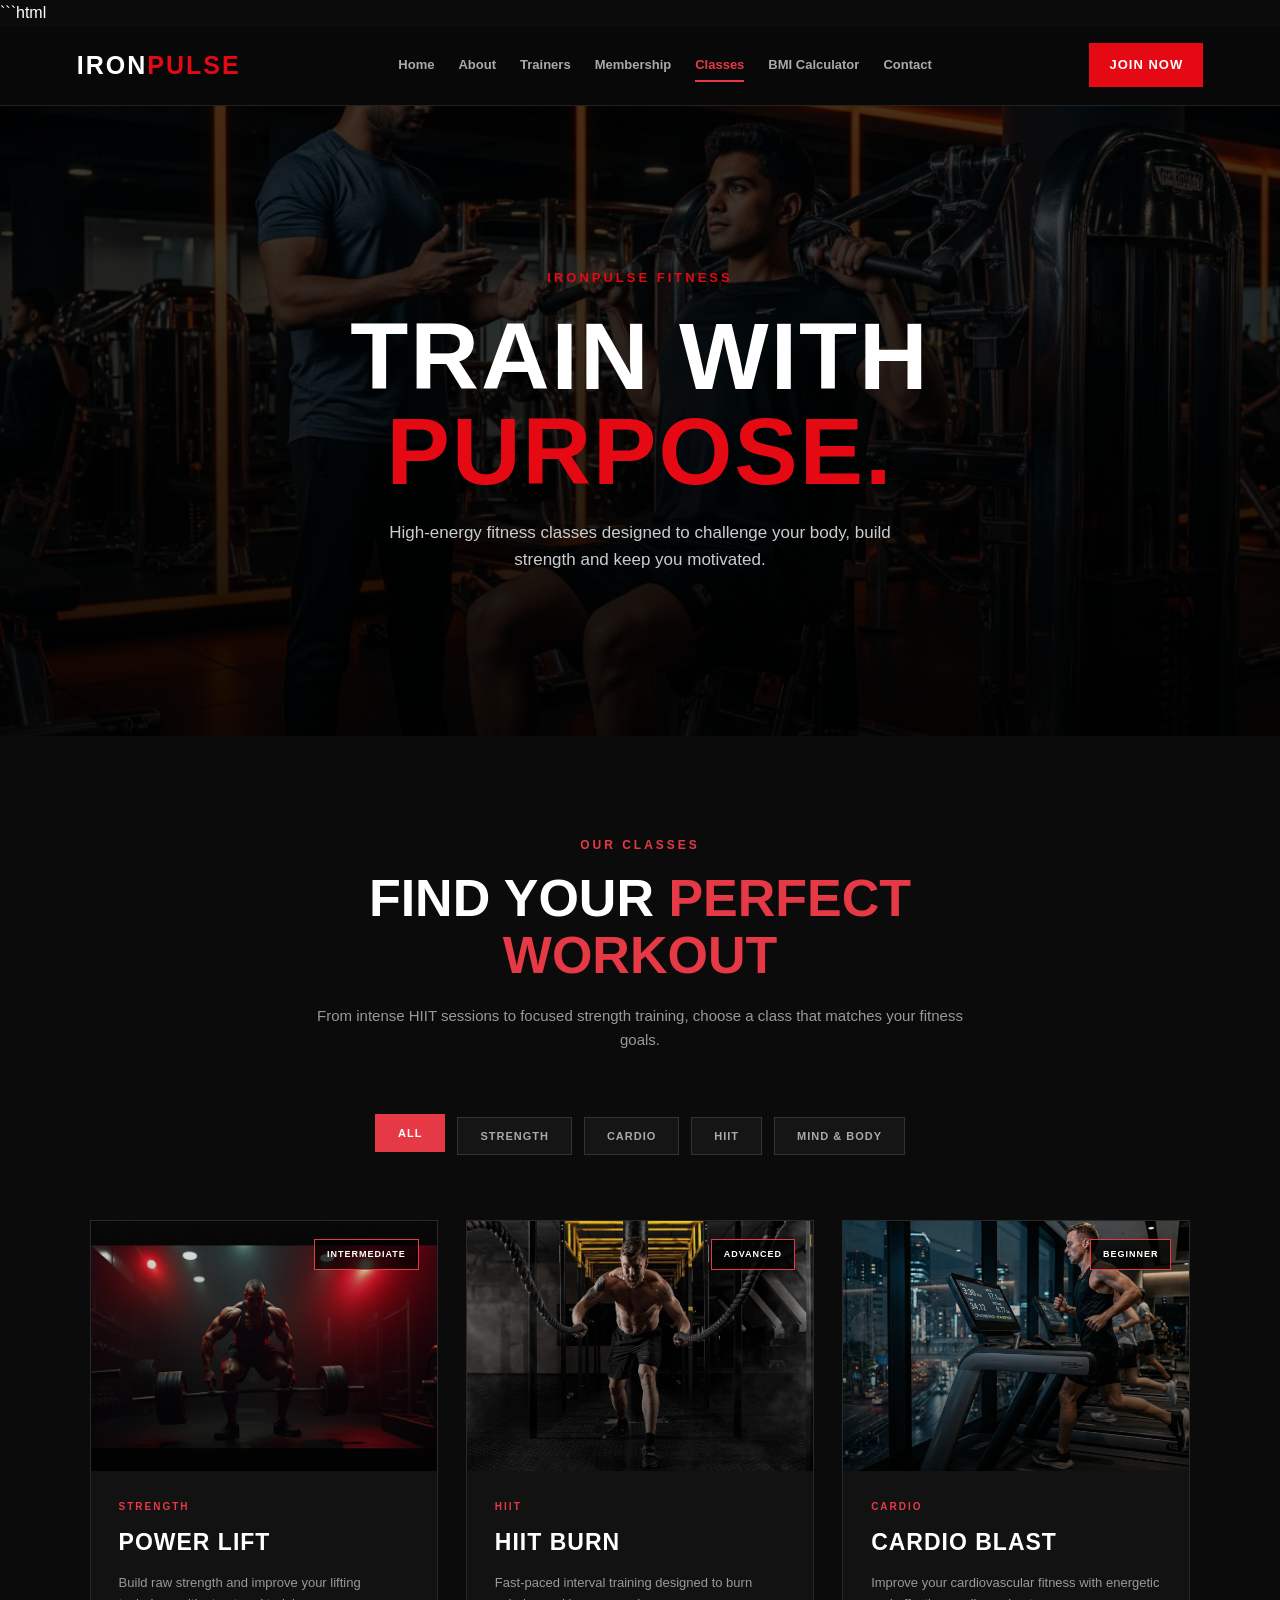
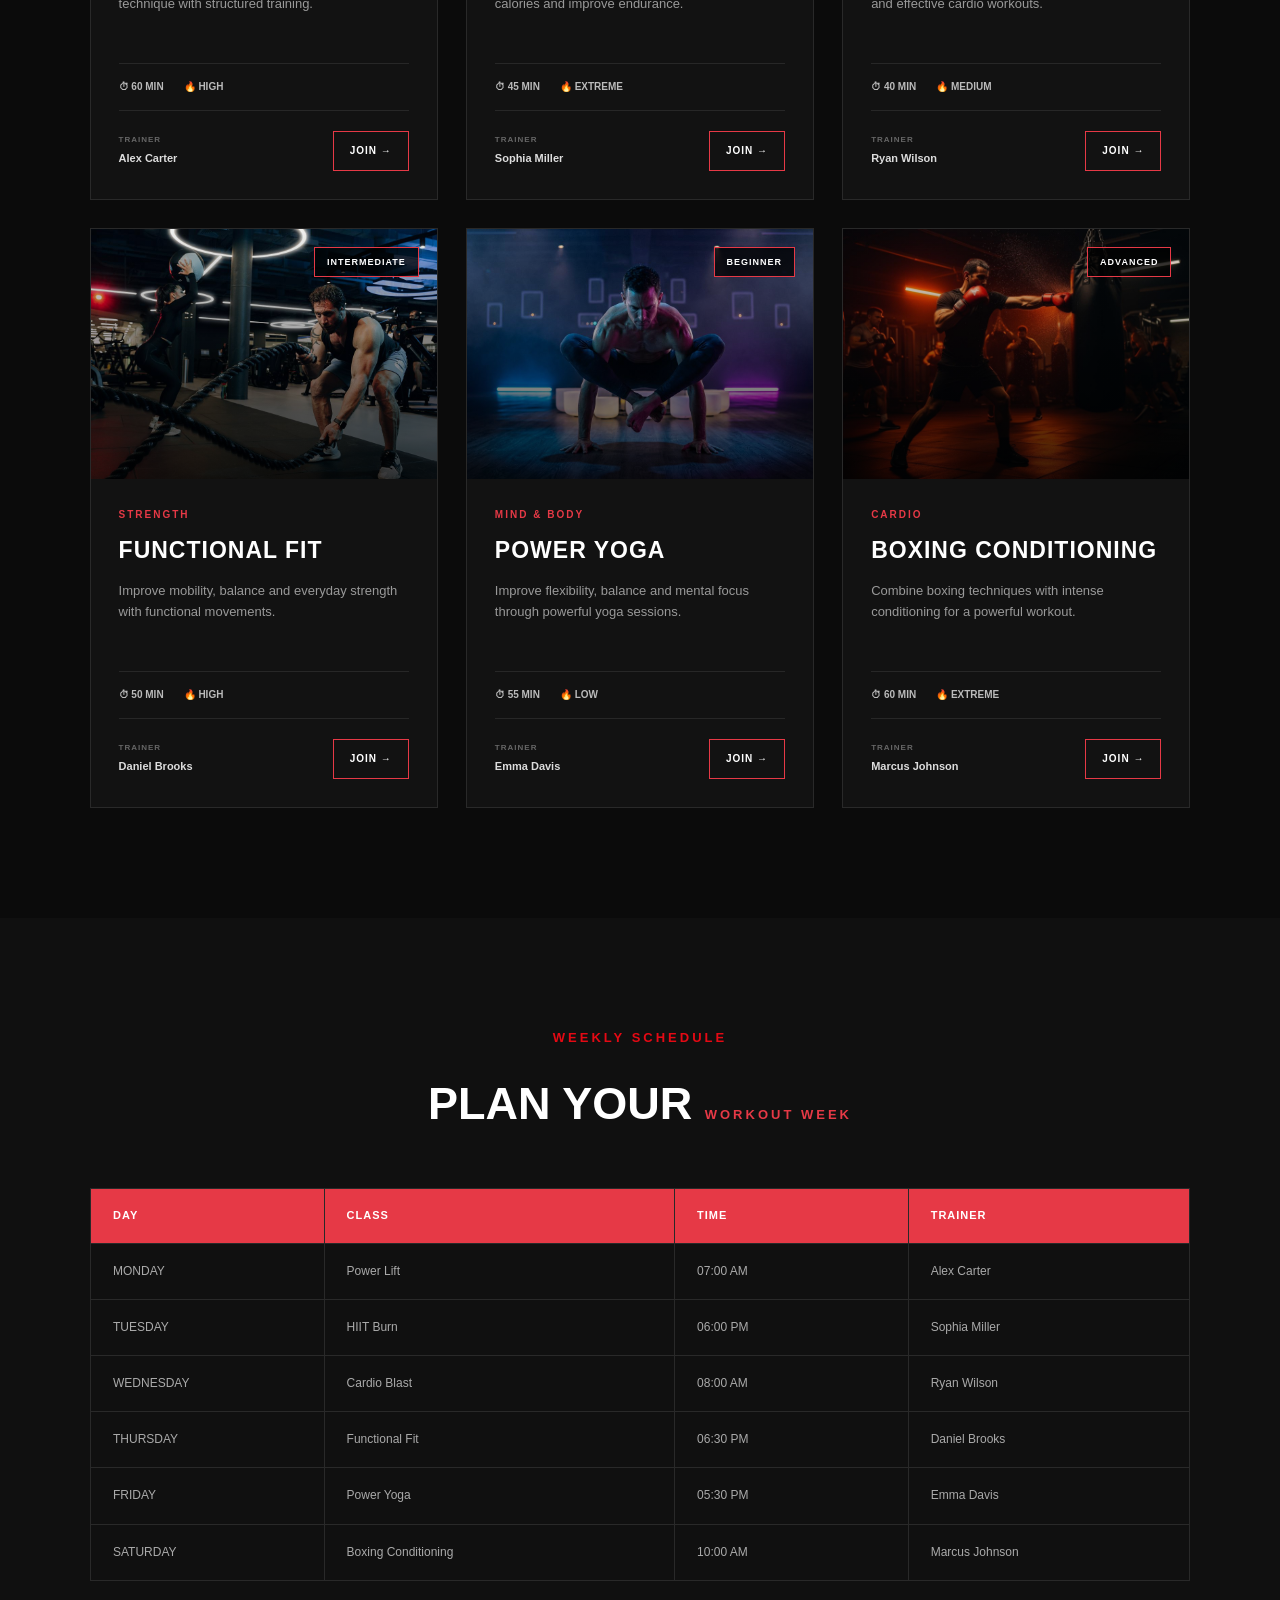
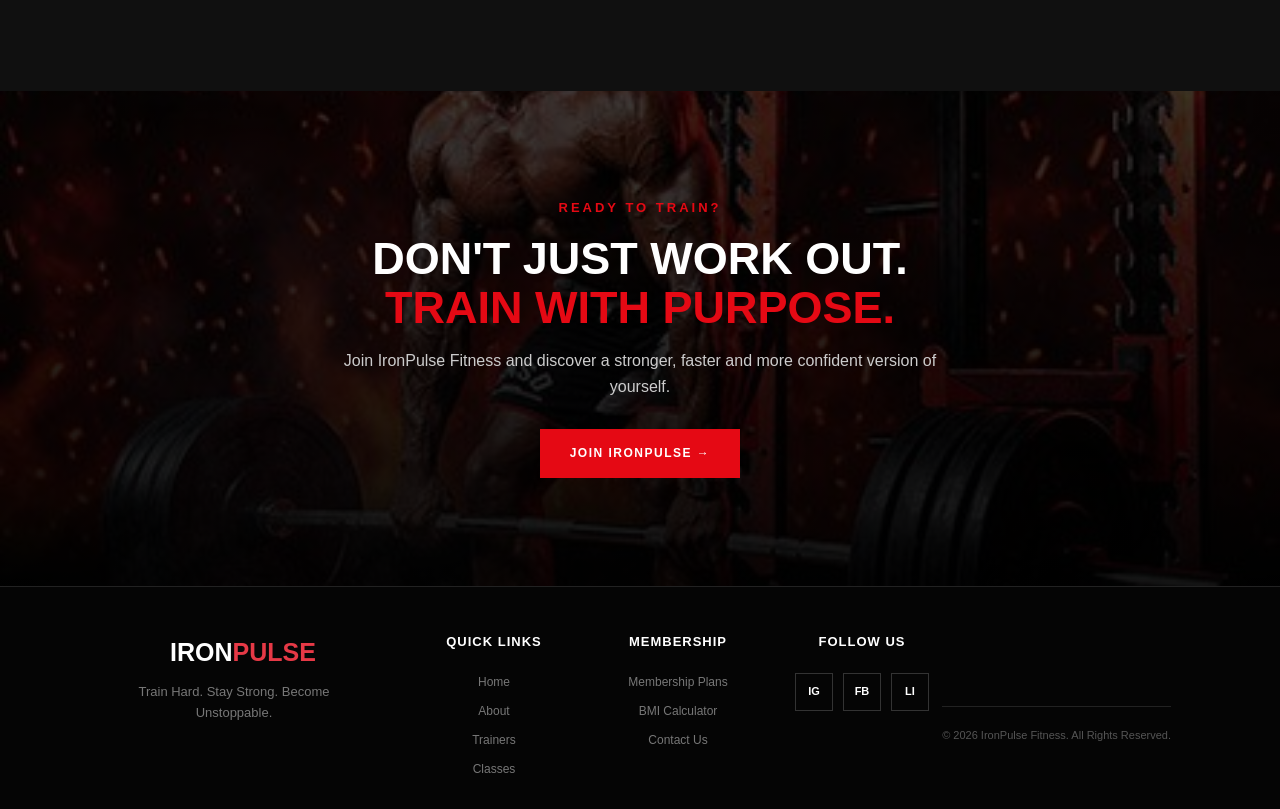
==== classes.html @ e8e0c73b "update" ====
```html
<!DOCTYPE html>
<html lang="en">
<head>
    <meta charset="UTF-8">
    <meta name="viewport" content="width=device-width, initial-scale=1.0">

    <title>Classes | IronPulse Fitness</title>

    <link rel="stylesheet" href="style.css">

    <link
        href="https://fonts.googleapis.com/css2?family=Montserrat:wght@400;500;600;700;800&display=swap"
        rel="stylesheet"
    >
</head>

<body>

    <!-- ================= NAVBAR ================= -->

    <header class="navbar">

        <div class="logo">
            IRON<span>PULSE</span>
        </div>

        <nav>
            <a href="index.html">Home</a>
            <a href="about.html">About</a>
            <a href="trainers.html">Trainers</a>
            <a href="membership.html">Membership</a>
            <a href="classes.html" class="active">Classes</a>
            <a href="bmi.html">BMI Calculator</a>
            <a href="contact.html">Contact</a>
        </nav>

        <a href="membership.html" class="join-btn">
            JOIN NOW
        </a>

    </header>


    <!-- ================= HERO ================= -->

    <section class="classes-hero">

        <div class="hero-content">

            <span>IRONPULSE FITNESS</span>

            <h1>
                TRAIN WITH
                <strong>PURPOSE.</strong>
            </h1>

            <p>
                High-energy fitness classes designed to challenge
                your body, build strength and keep you motivated.
            </p>

        </div>

    </section>


    <!-- ================= INTRO ================= -->

    <section class="classes-intro">

        <span class="section-tag">
            OUR CLASSES
        </span>

        <h2>
            FIND YOUR
            <span>PERFECT WORKOUT</span>
        </h2>

        <p>
            From intense HIIT sessions to focused strength training,
            choose a class that matches your fitness goals.
        </p>

    </section>


    <!-- ================= CLASS FILTER ================= -->

    <section class="class-filter">

        <button class="filter-btn active" onclick="filterClasses('all')">
            ALL
        </button>

        <button class="filter-btn" onclick="filterClasses('strength')">
            STRENGTH
        </button>

        <button class="filter-btn" onclick="filterClasses('cardio')">
            CARDIO
        </button>

        <button class="filter-btn" onclick="filterClasses('hiit')">
            HIIT
        </button>

        <button class="filter-btn" onclick="filterClasses('mind')">
            MIND & BODY
        </button>

    </section>


    <!-- ================= CLASSES ================= -->

    <section class="classes-section">

        <div class="class-grid">


            <!-- CLASS 1 -->

            <div class="class-card" data-category="strength">

                <div class="class-image strength-class">

                    <span class="level">
                        INTERMEDIATE
                    </span>

                </div>

                <div class="class-content">

                    <span class="class-category">
                        STRENGTH
                    </span>

                    <h3>POWER LIFT</h3>

                    <p>
                        Build raw strength and improve your
                        lifting technique with structured training.
                    </p>

                    <div class="class-info">

                        <span>⏱ 60 MIN</span>
                        <span>🔥 HIGH</span>

                    </div>

                    <div class="class-footer">

                        <div>
                            <small>TRAINER</small>
                            <strong>Alex Carter</strong>
                        </div>

                        <a href="contact.html">
                            JOIN →
                        </a>

                    </div>

                </div>

            </div>


            <!-- CLASS 2 -->

            <div class="class-card" data-category="hiit">

                <div class="class-image hiit-class">

                    <span class="level">
                        ADVANCED
                    </span>

                </div>

                <div class="class-content">

                    <span class="class-category">
                        HIIT
                    </span>

                    <h3>HIIT BURN</h3>

                    <p>
                        Fast-paced interval training designed
                        to burn calories and improve endurance.
                    </p>

                    <div class="class-info">

                        <span>⏱ 45 MIN</span>
                        <span>🔥 EXTREME</span>

                    </div>

                    <div class="class-footer">

                        <div>
                            <small>TRAINER</small>
                            <strong>Sophia Miller</strong>
                        </div>

                        <a href="contact.html">
                            JOIN →
                        </a>

                    </div>

                </div>

            </div>


            <!-- CLASS 3 -->

            <div class="class-card" data-category="cardio">

                <div class="class-image cardio-class">

                    <span class="level">
                        BEGINNER
                    </span>

                </div>

                <div class="class-content">

                    <span class="class-category">
                        CARDIO
                    </span>

                    <h3>CARDIO BLAST</h3>

                    <p>
                        Improve your cardiovascular fitness with
                        energetic and effective cardio workouts.
                    </p>

                    <div class="class-info">

                        <span>⏱ 40 MIN</span>
                        <span>🔥 MEDIUM</span>

                    </div>

                    <div class="class-footer">

                        <div>
                            <small>TRAINER</small>
                            <strong>Ryan Wilson</strong>
                        </div>

                        <a href="contact.html">
                            JOIN →
                        </a>

                    </div>

                </div>

            </div>


            <!-- CLASS 4 -->

            <div class="class-card" data-category="strength">

                <div class="class-image functional-class">

                    <span class="level">
                        INTERMEDIATE
                    </span>

                </div>

                <div class="class-content">

                    <span class="class-category">
                        STRENGTH
                    </span>

                    <h3>FUNCTIONAL FIT</h3>

                    <p>
                        Improve mobility, balance and everyday
                        strength with functional movements.
                    </p>

                    <div class="class-info">

                        <span>⏱ 50 MIN</span>
                        <span>🔥 HIGH</span>

                    </div>

                    <div class="class-footer">

                        <div>
                            <small>TRAINER</small>
                            <strong>Daniel Brooks</strong>
                        </div>

                        <a href="contact.html">
                            JOIN →
                        </a>

                    </div>

                </div>

            </div>


            <!-- CLASS 5 -->

            <div class="class-card" data-category="mind">

                <div class="class-image yoga-class">

                    <span class="level">
                        BEGINNER
                    </span>

                </div>

                <div class="class-content">

                    <span class="class-category">
                        MIND & BODY
                    </span>

                    <h3>POWER YOGA</h3>

                    <p>
                        Improve flexibility, balance and mental
                        focus through powerful yoga sessions.
                    </p>

                    <div class="class-info">

                        <span>⏱ 55 MIN</span>
                        <span>🔥 LOW</span>

                    </div>

                    <div class="class-footer">

                        <div>
                            <small>TRAINER</small>
                            <strong>Emma Davis</strong>
                        </div>

                        <a href="contact.html">
                            JOIN →
                        </a>

                    </div>

                </div>

            </div>


            <!-- CLASS 6 -->

            <div class="class-card" data-category="cardio">

                <div class="class-image boxing-class">

                    <span class="level">
                        ADVANCED
                    </span>

                </div>

                <div class="class-content">

                    <span class="class-category">
                        CARDIO
                    </span>

                    <h3>BOXING CONDITIONING</h3>

                    <p>
                        Combine boxing techniques with intense
                        conditioning for a powerful workout.
                    </p>

                    <div class="class-info">

                        <span>⏱ 60 MIN</span>
                        <span>🔥 EXTREME</span>

                    </div>

                    <div class="class-footer">

                        <div>
                            <small>TRAINER</small>
                            <strong>Marcus Johnson</strong>
                        </div>

                        <a href="contact.html">
                            JOIN →
                        </a>

                    </div>

                </div>

            </div>

        </div>

    </section>


    <!-- ================= SCHEDULE ================= -->

    <section class="schedule">

        <div class="section-heading">

            <span class="section-tag">
                WEEKLY SCHEDULE
            </span>

            <h2>
                PLAN YOUR
                <span>WORKOUT WEEK</span>
            </h2>

        </div>


        <div class="schedule-table">

            <div class="schedule-row schedule-header">
                <div>DAY</div>
                <div>CLASS</div>
                <div>TIME</div>
                <div>TRAINER</div>
            </div>

            <div class="schedule-row">
                <div>MONDAY</div>
                <div>Power Lift</div>
                <div>07:00 AM</div>
                <div>Alex Carter</div>
            </div>

            <div class="schedule-row">
                <div>TUESDAY</div>
                <div>HIIT Burn</div>
                <div>06:00 PM</div>
                <div>Sophia Miller</div>
            </div>

            <div class="schedule-row">
                <div>WEDNESDAY</div>
                <div>Cardio Blast</div>
                <div>08:00 AM</div>
                <div>Ryan Wilson</div>
            </div>

            <div class="schedule-row">
                <div>THURSDAY</div>
                <div>Functional Fit</div>
                <div>06:30 PM</div>
                <div>Daniel Brooks</div>
            </div>

            <div class="schedule-row">
                <div>FRIDAY</div>
                <div>Power Yoga</div>
                <div>05:30 PM</div>
                <div>Emma Davis</div>
            </div>

            <div class="schedule-row">
                <div>SATURDAY</div>
                <div>Boxing Conditioning</div>
                <div>10:00 AM</div>
                <div>Marcus Johnson</div>
            </div>

        </div>

    </section>


    <!-- ================= CTA ================= -->

    <section class="classes-cta">

        <div class="cta-content">

            <span>READY TO TRAIN?</span>

            <h2>
                DON'T JUST WORK OUT.
                <strong>TRAIN WITH PURPOSE.</strong>
            </h2>

            <p>
                Join IronPulse Fitness and discover a stronger,
                faster and more confident version of yourself.
            </p>

            <a href="membership.html" class="cta-btn">
                JOIN IRONPULSE →
            </a>

        </div>

    </section>


    <!-- ================= FOOTER ================= -->

    <footer>

        <div class="footer-content">

            <div class="footer-brand">

                <h2>
                    IRON<span>PULSE</span>
                </h2>

                <p>
                    Train Hard. Stay Strong.
                    Become Unstoppable.
                </p>

            </div>


            <div class="footer-links">

                <h3>QUICK LINKS</h3>

                <a href="index.html">Home</a>
                <a href="about.html">About</a>
                <a href="trainers.html">Trainers</a>
                <a href="classes.html">Classes</a>

            </div>


            <div class="footer-links">

                <h3>MEMBERSHIP</h3>

                <a href="membership.html">Membership Plans</a>
                <a href="bmi.html">BMI Calculator</a>
                <a href="contact.html">Contact Us</a>

            </div>


            <div class="footer-social">

                <h3>FOLLOW US</h3>

                <div class="social-icons">

                    <a href="#">IG</a>
                    <a href="#">FB</a>
                    <a href="#">LI</a>

                </div>

            </div>

        </div>


        <div class="footer-bottom">

            <p>
                © 2026 IronPulse Fitness. All Rights Reserved.
            </p>

        </div>

    </footer>


    <!-- ================= JAVASCRIPT ================= -->

   <script src="app.js"></script>


</body>
</html>
---- style.css ----
/* ================= GENERAL ================= */

* {
    margin: 0;
    padding: 0;
    box-sizing: border-box;
}

html {
    scroll-behavior: smooth;
}

body {
    font-family: "Montserrat", sans-serif;
    background: #0b0b0b;
    color: #ffffff;
}

a {
    text-decoration: none;
    color: inherit;
}


/* ================= NAVBAR ================= */

.navbar {
    width: 100%;
    min-height: 80px;
    padding: 0 6%;
    display: flex;
    align-items: center;
    justify-content: space-between;

    background: #0b0b0b;
    border-bottom: 1px solid #242424;

    position: sticky;
    top: 0;
    z-index: 1000;
}

.logo {
    font-size: 25px;
    font-weight: 900;
    letter-spacing: 1px;
}

.logo span,
.footer-logo span {
    color: #e63946;
}

.navbar nav {
    display: flex;
    gap: 25px;
}

.navbar nav a {
    color: #bbbbbb;
    font-size: 12px;
    font-weight: 600;

    transition: 0.3s ease;
}

.navbar nav a:hover,
.navbar nav a.active {
    color: #e63946;
}

.nav-btn {
    padding: 13px 22px;

    background: #e63946;
    color: white;

    font-size: 12px;
    font-weight: 700;

    transition: 0.3s ease;
}

.nav-btn:hover {
    background: white;
    color: #e63946;
    transform: translateY(-3px);
}


/* ================= HERO ================= */

.hero {
    min-height: 720px;
    padding: 100px 8%;

    display: flex;
    align-items: center;
    position: relative;

    background:
        linear-gradient(
            90deg,
            rgba(0, 0, 0, 0.95) 20%,
            rgba(0, 0, 0, 0.55) 60%,
            rgba(0, 0, 0, 0.85)
        ),
        url("./images/hero.jpg");

    background-size: cover;
    background-position: center;
}

.hero-content {
    max-width: 750px;
}

.small-title {
    color: #e63946;
    font-size: 13px;
    font-weight: 800;
    letter-spacing: 3px;
    margin-bottom: 20px;
}

.hero h1 {
    font-size: clamp(55px, 8vw, 105px);
    line-height: 0.95;
    font-weight: 900;
    letter-spacing: -4px;
}

.hero h1 span {
    color: #e63946;
}

.hero-text {
    max-width: 600px;
    color: #c8c8c8;
    line-height: 1.8;
    margin: 30px 0;
    font-size: 15px;
}

.hero-buttons {
    display: flex;
    gap: 15px;
    flex-wrap: wrap;
}


/* ================= BUTTONS ================= */

.primary-btn,
.secondary-btn {
    display: inline-block;
    padding: 16px 28px;

    font-size: 12px;
    font-weight: 800;

    transition: 0.3s ease;
}

.primary-btn {
    background: #e63946;
    color: white;
}

.primary-btn:hover {
    background: white;
    color: #e63946;
    transform: translateY(-4px);
    box-shadow: 0 10px 30px rgba(230, 57, 70, 0.3);
}

.secondary-btn {
    border: 1px solid #777;
    color: white;
}

.secondary-btn:hover {
    background: #e63946;
    border-color: #e63946;
    transform: translateY(-4px);
}


/* ================= HERO BADGE ================= */

.hero-badge {
    position: absolute;
    right: 8%;
    bottom: 70px;

    width: 145px;
    height: 145px;

    border: 1px solid #e63946;
    border-radius: 50%;

    display: flex;
    flex-direction: column;
    align-items: center;
    justify-content: center;

    background: rgba(0, 0, 0, 0.65);
}

.hero-badge strong {
    color: #e63946;
    font-size: 35px;
}

.hero-badge span {
    font-size: 9px;
    text-align: center;
    line-height: 1.5;
    color: #ccc;
}


/* ================= STATS ================= */

.stats {
    display: grid;
    grid-template-columns: repeat(4, 1fr);

    border-bottom: 1px solid #252525;
    border-top: 1px solid #252525;
}

.stat-box {
    padding: 45px 20px;
    text-align: center;

    border-right: 1px solid #252525;

    transition: 0.3s ease;
}

.stat-box:last-child {
    border-right: none;
}

.stat-box:hover {
    background: #e63946;
}

.stat-box:hover h2,
.stat-box:hover p {
    color: white;
}

.stat-box h2 {
    font-size: 40px;
    color: #e63946;
    margin-bottom: 8px;
    transition: 0.3s ease;
}

.stat-box p {
    color: #888;
    font-size: 10px;
    font-weight: 700;
    letter-spacing: 1px;
    transition: 0.3s ease;
}


/* ================= SECTIONS ================= */

.why-us,
.programs {
    padding: 110px 8%;
}

.section-heading {
    margin-bottom: 55px;
}

.section-heading p {
    color: #e63946;
    font-size: 11px;
    font-weight: 800;
    letter-spacing: 3px;
    margin-bottom: 12px;
}

.section-heading h2 {
    font-size: 48px;
    font-weight: 900;
}

.section-heading h2 span {
    color: #e63946;
}


/* ================= FEATURES ================= */

.features {
    display: grid;
    grid-template-columns: repeat(4, 1fr);
    gap: 20px;
}

.feature-card {
    padding: 35px 25px;

    background: #141414;
    border: 1px solid #252525;

    transition: 0.3s ease;
}

.feature-card:hover {
    transform: translateY(-10px);
    border-color: #e63946;
    box-shadow: 0 15px 35px rgba(0, 0, 0, 0.5);
}

.feature-icon {
    color: #e63946;
    font-size: 13px;
    font-weight: 800;
    margin-bottom: 35px;
}

.feature-card h3 {
    font-size: 18px;
    margin-bottom: 15px;
}

.feature-card p {
    color: #999;
    font-size: 13px;
    line-height: 1.8;
}


/* ================= PROGRAMS ================= */

.programs {
    background: #111111;
}

.program-grid {
    display: grid;
    grid-template-columns: repeat(3, 1fr);
    gap: 20px;
}

.program-card {
    min-height: 450px;

    position: relative;
    overflow: hidden;

    background-size: cover;
    background-position: center;

    transition: 0.4s ease;
}

.program-card::before {
    content: "";

    position: absolute;
    inset: 0;

    background: linear-gradient(
        transparent 20%,
        rgba(0, 0, 0, 0.95)
    );

    transition: 0.4s ease;
}

.program-card:hover {
    transform: translateY(-8px);
}

.program-card:hover::before {
    background: linear-gradient(
        transparent 10%,
        rgba(230, 57, 70, 0.85)
    );
}

.strength {
    background-image: url("./images/strength.jpg");
}

.hiit {
    background-image: url("./images/hiit.jpg");
}

.cardio {
    background-image: url("./images/cardio.jpg");
}

.program-content {
    position: absolute;
    bottom: 0;
    left: 0;

    padding: 35px;
    z-index: 2;
}

.program-content span {
    color: #e63946;
    font-size: 12px;
    font-weight: 800;
}

.program-content h3 {
    font-size: 25px;
    margin: 10px 0;
}

.program-content p {
    color: #cccccc;
    font-size: 12px;
    line-height: 1.7;
    margin-bottom: 20px;
}

.program-content a {
    color: white;
    font-size: 11px;
    font-weight: 800;

    transition: 0.3s ease;
}

.program-content a:hover {
    color: #e63946;
    letter-spacing: 1px;
}


/* ================= CTA ================= */

.cta {
    padding: 120px 8%;
    text-align: center;

    background:
        linear-gradient(
            rgba(0, 0, 0, 0.78),
            rgba(0, 0, 0, 0.9)
        ),
        url("./images/cta.jpg");

    background-size: cover;
    background-position: center;
}

.cta-content {
    max-width: 850px;
    margin: auto;
}

.cta p {
    color: #e63946;
    font-size: 11px;
    font-weight: 800;
    letter-spacing: 3px;
    margin-bottom: 15px;
}

.cta h2 {
    font-size: 55px;
    line-height: 1;
    font-weight: 900;
    margin-bottom: 35px;
}

.cta h2 span {
    color: #e63946;
}


/* ================= FOOTER ================= */

footer {
    padding: 45px 8%;

    display: flex;
    justify-content: space-between;
    align-items: center;

    border-top: 1px solid #252525;
}

.footer-logo {
    font-size: 22px;
    font-weight: 900;
}

footer p {
    color: #666;
    font-size: 11px;
}

.socials {
    display: flex;
    gap: 10px;
}

.socials a {
    width: 35px;
    height: 35px;

    border: 1px solid #444;

    display: flex;
    justify-content: center;
    align-items: center;

    font-size: 9px;
    font-weight: 800;

    transition: 0.3s ease;
}

.socials a:hover {
    background: #e63946;
    border-color: #e63946;
    transform: translateY(-4px);
}


/* ================= RESPONSIVE ================= */

@media (max-width: 1000px) {

    .navbar nav {
        display: none;
    }

    .features {
        grid-template-columns: repeat(2, 1fr);
    }

    .program-grid {
        grid-template-columns: 1fr;
    }

    .hero-badge {
        display: none;
    }
}


@media (max-width: 650px) {

    .navbar {
        padding: 0 5%;
    }

    .nav-btn {
        display: none;
    }

    .hero {
        min-height: 650px;
        padding: 80px 6%;
    }

    .hero h1 {
        font-size: 55px;
        letter-spacing: -2px;
    }

    .stats {
        grid-template-columns: repeat(2, 1fr);
    }

    .stat-box:nth-child(2) {
        border-right: none;
    }

    .features {
        grid-template-columns: 1fr;
    }

    .section-heading h2 {
        font-size: 35px;
    }

    .cta h2 {
        font-size: 38px;
    }

    footer {
        flex-direction: column;
        gap: 20px;
        text-align: center;
    }
}

/* =========================
   GENERAL
========================= */

* {
    margin: 0;
    padding: 0;
    box-sizing: border-box;
}

html {
    scroll-behavior: smooth;
}

body {
    font-family: "Montserrat", sans-serif;
    background: #0b0b0b;
    color: #ffffff;
    line-height: 1.6;
}

a {
    text-decoration: none;
    color: inherit;
}


/* =========================
   NAVBAR
========================= */

.navbar {
    width: 100%;
    min-height: 80px;
    padding: 0 7%;
    display: flex;
    align-items: center;
    justify-content: space-between;

    background: #0b0b0b;
    border-bottom: 1px solid #222;

    position: sticky;
    top: 0;
    z-index: 1000;
}

.logo {
    font-size: 25px;
    font-weight: 800;
    letter-spacing: 1px;
}

.logo span,
.footer-logo span,
h1 span,
h2 span {
    color: #e63946;
}

nav {
    display: flex;
    gap: 25px;
}

nav a {
    font-size: 13px;
    font-weight: 600;
    color: #cccccc;

    position: relative;
    transition: 0.3s;
}

nav a:hover,
nav a.active {
    color: #e63946;
}

nav a::after {
    content: "";
    position: absolute;

    width: 0;
    height: 2px;

    background: #e63946;

    left: 0;
    bottom: -7px;

    transition: 0.3s;
}

nav a:hover::after,
nav a.active::after {
    width: 100%;
}

.join-btn,
.btn {
    display: inline-block;

    padding: 13px 23px;

    background: #e63946;
    color: #ffffff;

    font-size: 12px;
    font-weight: 800;

    letter-spacing: 1px;

    transition: 0.3s;
}

.join-btn:hover,
.btn:hover {
    background: #ffffff;
    color: #111111;
    transform: translateY(-3px);
}


/* =========================
   PAGE HERO
========================= */

.page-hero {
    min-height: 55vh;

    display: flex;
    align-items: center;
    justify-content: center;

    text-align: center;

    background:
        linear-gradient(
            rgba(0, 0, 0, 0.65),
            rgba(0, 0, 0, 0.88)
        ),
        url("./images/about.jpg");

    background-size: cover;
    background-position: center;
}

.hero-content {
    max-width: 800px;
    padding: 40px 20px;
}

.hero-content > p:first-child {
    color: #e63946;
    font-size: 14px;
    font-weight: 700;
    letter-spacing: 3px;
}

.hero-content h1 {
    font-size: 65px;
    line-height: 1.1;
    margin: 15px 0;
    font-weight: 800;
}

.line {
    width: 70px;
    height: 4px;
    background: #e63946;
    margin: 20px auto;
}

.hero-text {
    max-width: 650px;
    margin: auto;

    color: #cccccc;
    font-size: 16px;
}


/* =========================
   ABOUT SECTION
========================= */

.about-section {
    padding: 110px 8%;

    display: grid;
    grid-template-columns: 1fr 1fr;
    gap: 80px;

    align-items: center;
}

.about-image {
    position: relative;
}

.about-image img {
    width: 100%;
    height: 580px;

    object-fit: cover;

    filter: grayscale(15%);

    transition: 0.5s;
}

.about-image:hover img {
    transform: scale(1.02);
    filter: grayscale(0%);
}

.experience-box {
    position: absolute;

    bottom: 25px;
    right: -25px;

    width: 170px;
    padding: 25px;

    background: #e63946;

    text-align: center;

    box-shadow: 0 15px 40px rgba(0, 0, 0, 0.5);
}

.experience-box strong {
    display: block;
    font-size: 38px;
    font-weight: 800;
}

.experience-box span {
    font-size: 12px;
    font-weight: 600;
}

.section-tag {
    color: #e63946;
    font-size: 13px;
    font-weight: 800;
    letter-spacing: 3px;
}

.about-content h2 {
    font-size: 42px;
    line-height: 1.2;
    margin: 15px 0 25px;
}

.about-content > p:not(.section-tag) {
    color: #aaaaaa;
    margin-bottom: 18px;
    font-size: 15px;
}


/* =========================
   ABOUT POINTS
========================= */

.about-points {
    margin: 30px 0;
}

.point {
    display: flex;
    gap: 15px;

    padding: 15px 0;

    border-bottom: 1px solid #242424;
}

.point-icon {
    min-width: 35px;
    height: 35px;

    display: flex;
    align-items: center;
    justify-content: center;

    background: #e63946;
    color: #ffffff;

    font-weight: 800;
}

.point h3 {
    font-size: 15px;
    margin-bottom: 3px;
}

.point p {
    color: #888888;
    font-size: 13px;
}


/* =========================
   MISSION
========================= */

.mission-section {
    padding: 100px 8%;
    background: #101010;
}

.section-heading {
    text-align: center;
    margin-bottom: 55px;
}

.section-heading > p {
    color: #e63946;
    font-size: 12px;
    font-weight: 800;
    letter-spacing: 3px;
}

.section-heading h2 {
    font-size: 40px;
    margin-top: 10px;
}

.mission-grid {
    display: grid;
    grid-template-columns: repeat(3, 1fr);
    gap: 25px;
}

.mission-card {
    position: relative;

    padding: 45px 35px;

    background: #171717;

    border: 1px solid #292929;

    overflow: hidden;

    transition: 0.4s;
}

.mission-card:hover {
    transform: translateY(-10px);
    border-color: #e63946;
    box-shadow: 0 15px 35px rgba(230, 57, 70, 0.15);
}

.mission-number {
    position: absolute;

    top: 15px;
    right: 20px;

    font-size: 45px;
    font-weight: 800;

    color: #252525;
}

.mission-icon {
    font-size: 38px;
    margin-bottom: 20px;
}

.mission-card h3 {
    margin-bottom: 15px;
    font-size: 20px;
}

.mission-card p {
    color: #999999;
    font-size: 14px;
}


/* =========================
   STATS
========================= */

.stats-section {
    padding: 70px 8%;

    display: grid;
    grid-template-columns: repeat(4, 1fr);

    background: #e63946;
}

.stat {
    text-align: center;

    border-right: 1px solid rgba(255, 255, 255, 0.3);

    transition: 0.3s;
}

.stat:last-child {
    border-right: none;
}

.stat:hover {
    transform: translateY(-5px);
}

.stat h2 {
    font-size: 42px;
    font-weight: 800;
}

.stat p {
    font-size: 13px;
    font-weight: 600;
}


/* =========================
   WHY US
========================= */

.why-section {
    padding: 110px 8%;
}

.why-grid {
    display: grid;
    grid-template-columns: repeat(4, 1fr);
    gap: 20px;
}

.why-card {
    padding: 35px 25px;

    background: #121212;

    border: 1px solid #242424;

    transition: 0.4s;
}

.why-card:hover {
    background: #e63946;
    border-color: #e63946;

    transform: translateY(-8px);
}

.why-card span {
    color: #e63946;
    font-size: 14px;
    font-weight: 800;
}

.why-card:hover span {
    color: #ffffff;
}

.why-card h3 {
    margin: 20px 0 12px;
    font-size: 17px;
}

.why-card p {
    color: #888888;
    font-size: 13px;
}

.why-card:hover p {
    color: #ffffff;
}


/* =========================
   CTA
========================= */

.cta {
    padding: 110px 8%;

    text-align: center;

    background:
        linear-gradient(
            rgba(0, 0, 0, 0.75),
            rgba(0, 0, 0, 0.9)
        ),
        url("./images/cta.jpg");

    background-size: cover;
    background-position: center;
}

.cta-content {
    max-width: 750px;
    margin: auto;
}

.cta-content > p:first-child {
    color: #e63946;

    font-size: 13px;
    font-weight: 800;

    letter-spacing: 3px;
}

.cta h2 {
    font-size: 45px;
    margin: 12px 0 15px;
}

.cta-content > p:nth-of-type(2) {
    color: #bbbbbb;
    margin-bottom: 30px;
}


/* =========================
   FOOTER
========================= */

footer {
    padding: 50px 8% 25px;

    text-align: center;

    background: #050505;

    border-top: 1px solid #222;
}

.footer-logo {
    font-size: 25px;
    font-weight: 800;
}

footer > p {
    color: #777777;
    font-size: 13px;
    margin: 10px 0 20px;
}

.socials {
    display: flex;
    justify-content: center;
    gap: 25px;

    margin-bottom: 30px;
}

.socials a {
    color: #999999;
    font-size: 13px;

    transition: 0.3s;
}

.socials a:hover {
    color: #e63946;
}

.copyright {
    padding-top: 20px;

    border-top: 1px solid #202020;

    font-size: 11px;
}


/* =========================
   RESPONSIVE
========================= */

@media (max-width: 1100px) {

    nav {
        gap: 15px;
    }

    nav a {
        font-size: 11px;
    }

    .about-section {
        gap: 40px;
    }

    .why-grid {
        grid-template-columns: repeat(2, 1fr);
    }
}


@media (max-width: 900px) {

    .navbar {
        flex-wrap: wrap;
        padding: 20px 5%;
        gap: 20px;
    }

    nav {
        order: 3;
        width: 100%;
        justify-content: center;
        flex-wrap: wrap;
    }

    .about-section {
        grid-template-columns: 1fr;
    }

    .mission-grid {
        grid-template-columns: 1fr;
    }

    .stats-section {
        grid-template-columns: repeat(2, 1fr);
        gap: 30px;
    }

    .stat:nth-child(2) {
        border-right: none;
    }
}


@media (max-width: 600px) {

    .join-btn {
        display: none;
    }

    .hero-content h1 {
        font-size: 45px;
    }

    .about-section {
        padding: 70px 6%;
    }

    .about-image img {
        height: 400px;
    }

    .experience-box {
        right: 10px;
    }

    .about-content h2 {
        font-size: 32px;
    }

    .section-heading h2 {
        font-size: 30px;
    }

    .why-grid {
        grid-template-columns: 1fr;
    }

    .stats-section {
        grid-template-columns: 1fr;
    }

    .stat {
        border-right: none;
        border-bottom: 1px solid rgba(255, 255, 255, 0.3);
        padding-bottom: 20px;
    }

    .stat:last-child {
        border-bottom: none;
    }

    .cta h2 {
        font-size: 32px;
    }

    .socials {
        flex-direction: column;
        gap: 10px;
    }
}

/* =========================
   GENERAL
========================= */

* {
    margin: 0;
    padding: 0;
    box-sizing: border-box;
}

html {
    scroll-behavior: smooth;
}

body {
    font-family: "Montserrat", sans-serif;
    background: #0b0b0b;
    color: #ffffff;
    line-height: 1.6;
}

a {
    text-decoration: none;
    color: inherit;
}


/* =========================
   NAVBAR
========================= */

.navbar {
    width: 100%;
    min-height: 80px;

    padding: 0 7%;

    display: flex;
    align-items: center;
    justify-content: space-between;

    background: #0b0b0b;
    border-bottom: 1px solid #222;

    position: sticky;
    top: 0;

    z-index: 1000;
}

.logo {
    font-size: 25px;
    font-weight: 800;
    letter-spacing: 1px;
}

.logo span,
.footer-logo span,
h1 span,
h2 span {
    color: #e63946;
}

nav {
    display: flex;
    gap: 25px;
}

nav a {
    position: relative;

    color: #cccccc;

    font-size: 13px;
    font-weight: 600;

    transition: 0.3s;
}

nav a:hover,
nav a.active {
    color: #e63946;
}

nav a::after {
    content: "";

    position: absolute;

    width: 0;
    height: 2px;

    left: 0;
    bottom: -7px;

    background: #e63946;

    transition: 0.3s;
}

nav a:hover::after,
nav a.active::after {
    width: 100%;
}

.join-btn,
.btn {
    display: inline-block;

    padding: 13px 23px;

    background: #e63946;
    color: #ffffff;

    font-size: 12px;
    font-weight: 800;

    letter-spacing: 1px;

    transition: 0.3s;
}

.join-btn:hover,
.btn:hover {
    background: #ffffff;
    color: #111111;

    transform: translateY(-3px);
}


/* =========================
   HERO
========================= */

.page-hero {
    min-height: 55vh;

    display: flex;
    align-items: center;
    justify-content: center;

    text-align: center;

    background:
        linear-gradient(
            rgba(0, 0, 0, 0.65),
            rgba(0, 0, 0, 0.9)
        ),
        url("./images/trainer-hero.jpg");

    background-size: cover;
    background-position: center;
}

.hero-content {
    max-width: 800px;
    padding: 40px 20px;
}

.hero-content > p:first-child {
    color: #e63946;

    font-size: 13px;
    font-weight: 800;

    letter-spacing: 3px;
}

.hero-content h1 {
    font-size: 65px;
    line-height: 1.1;

    margin: 15px 0;

    font-weight: 800;
}

.line {
    width: 70px;
    height: 4px;

    margin: 20px auto;

    background: #e63946;
}

.hero-text {
    max-width: 650px;

    margin: auto;

    color: #cccccc;

    font-size: 16px;
}


/* =========================
   INTRO
========================= */

.trainer-intro {
    max-width: 850px;

    margin: auto;

    padding: 100px 20px 60px;

    text-align: center;
}

.section-tag {
    color: #e63946;

    font-size: 12px;
    font-weight: 800;

    letter-spacing: 3px;
}

.trainer-intro h2 {
    font-size: 42px;

    margin: 10px 0 20px;
}

.trainer-intro > p:last-child {
    color: #999999;

    font-size: 15px;
}


/* =========================
   TRAINERS
========================= */

.trainers-section {
    padding: 30px 8% 110px;
}

.trainer-grid {
    display: grid;

    grid-template-columns: repeat(3, 1fr);

    gap: 30px;
}


/* =========================
   TRAINER CARD
========================= */

.trainer-card {
    background: #141414;

    border: 1px solid #252525;

    overflow: hidden;

    transition: 0.4s;
}

.trainer-card:hover {
    transform: translateY(-10px);

    border-color: #e63946;

    box-shadow: 0 20px 45px rgba(230, 57, 70, 0.15);
}


/* =========================
   IMAGE
========================= */

.trainer-image {
    height: 390px;

    position: relative;

    overflow: hidden;
}

.trainer-image img {
    width: 100%;
    height: 100%;

    object-fit: cover;

    transition: 0.6s;
}

.trainer-card:hover .trainer-image img {
    transform: scale(1.08);
}


/* =========================
   IMAGE OVERLAY
========================= */

.trainer-overlay {
    position: absolute;

    inset: 0;

    display: flex;

    align-items: flex-end;
    justify-content: center;

    padding-bottom: 25px;

    background:
        linear-gradient(
            transparent 45%,
            rgba(0, 0, 0, 0.85)
        );

    opacity: 0;

    transition: 0.4s;
}

.trainer-card:hover .trainer-overlay {
    opacity: 1;
}

.social-links {
    display: flex;
    gap: 10px;
}

.social-links a {
    width: 40px;
    height: 40px;

    display: flex;

    align-items: center;
    justify-content: center;

    border: 1px solid #ffffff;

    font-size: 11px;
    font-weight: 700;

    transition: 0.3s;
}

.social-links a:hover {
    background: #e63946;
    border-color: #e63946;

    transform: translateY(-4px);
}


/* =========================
   TRAINER INFO
========================= */

.trainer-info {
    padding: 30px;
}

.trainer-info > p {
    color: #e63946;

    font-size: 10px;
    font-weight: 800;

    letter-spacing: 1.5px;
}

.trainer-info h3 {
    font-size: 25px;

    margin: 8px 0;
}

.trainer-info > span {
    color: #777777;

    font-size: 12px;
}

.trainer-line {
    width: 40px;
    height: 3px;

    background: #e63946;

    margin: 20px 0;
}

.trainer-btn {
    font-size: 11px;
    font-weight: 800;

    color: #ffffff;

    transition: 0.3s;
}

.trainer-btn:hover {
    color: #e63946;
    letter-spacing: 1px;
}


/* =========================
   PHILOSOPHY
========================= */

.philosophy {
    padding: 100px 8%;

    display: grid;

    grid-template-columns: 1fr 1fr;

    gap: 80px;

    align-items: center;

    background: #101010;
}

.philosophy-content h2 {
    font-size: 50px;

    line-height: 1.1;

    margin: 15px 0 25px;
}

.philosophy-content > p:not(.section-tag) {
    color: #999999;

    max-width: 550px;

    font-size: 14px;

    margin-bottom: 30px;
}

.philosophy-points {
    display: flex;

    flex-direction: column;

    gap: 15px;
}

.philosophy-point {
    display: flex;

    gap: 20px;

    padding: 22px;

    background: #171717;

    border-left: 3px solid #e63946;

    transition: 0.3s;
}

.philosophy-point:hover {
    transform: translateX(8px);

    background: #1e1e1e;
}

.philosophy-point strong {
    color: #e63946;

    font-size: 20px;
}

.philosophy-point h3 {
    font-size: 16px;

    margin-bottom: 3px;
}

.philosophy-point p {
    color: #777777;

    font-size: 12px;
}


/* =========================
   CTA
========================= */

.cta {
    padding: 110px 8%;

    text-align: center;

    background:
        linear-gradient(
            rgba(0, 0, 0, 0.75),
            rgba(0, 0, 0, 0.9)
        ),
        url("images/cta.jpg");

    background-size: cover;
    background-position: center;
}

.cta > div {
    max-width: 750px;

    margin: auto;
}

.cta > div > p:first-child {
    color: #e63946;

    font-size: 12px;
    font-weight: 800;

    letter-spacing: 3px;
}

.cta h2 {
    font-size: 45px;

    margin: 12px 0;
}

.cta > div > p:nth-of-type(2) {
    color: #bbbbbb;

    margin-bottom: 30px;
}


/* =========================
   FOOTER
========================= */

footer {
    padding: 50px 8% 25px;

    text-align: center;

    background: #050505;

    border-top: 1px solid #222;
}

.footer-logo {
    font-size: 25px;

    font-weight: 800;
}

footer > p {
    color: #777777;

    font-size: 13px;

    margin: 10px 0 20px;
}

.socials {
    display: flex;

    justify-content: center;

    gap: 25px;

    margin-bottom: 30px;
}

.socials a {
    color: #999999;

    font-size: 13px;

    transition: 0.3s;
}

.socials a:hover {
    color: #e63946;
}

.copyright {
    padding-top: 20px;

    border-top: 1px solid #202020;

    font-size: 11px;
}


/* =========================
   RESPONSIVE
========================= */

@media (max-width: 1100px) {

    nav {
        gap: 15px;
    }

    nav a {
        font-size: 11px;
    }

    .trainer-grid {
        grid-template-columns: repeat(2, 1fr);
    }
}


@media (max-width: 900px) {

    .navbar {
        flex-wrap: wrap;

        padding: 20px 5%;

        gap: 20px;
    }

    nav {
        order: 3;

        width: 100%;

        justify-content: center;

        flex-wrap: wrap;
    }

    .philosophy {
        grid-template-columns: 1fr;

        gap: 50px;
    }
}


@media (max-width: 600px) {

    .join-btn {
        display: none;
    }

    .hero-content h1 {
        font-size: 45px;
    }

    .trainer-intro h2 {
        font-size: 32px;
    }

    .trainer-grid {
        grid-template-columns: 1fr;
    }

    .trainer-image {
        height: 420px;
    }

    .philosophy {
        padding: 70px 6%;
    }

    .philosophy-content h2 {
        font-size: 38px;
    }

    .cta h2 {
        font-size: 32px;
    }

    .socials {
        flex-direction: column;
        gap: 10px;
    }
}

/* =========================
   GLOBAL
========================= */

* {
    margin: 0;
    padding: 0;
    box-sizing: border-box;
}

html {
    scroll-behavior: smooth;
}

body {
    font-family: "Montserrat", sans-serif;
    background: #0b0b0b;
    color: #ffffff;
    line-height: 1.6;
}

a {
    text-decoration: none;
    color: inherit;
}


/* =========================
   NAVBAR
========================= */

.navbar {
    width: 100%;
    padding: 20px 7%;
    background: rgba(8, 8, 8, 0.97);

    display: flex;
    align-items: center;
    justify-content: space-between;

    position: sticky;
    top: 0;
    z-index: 1000;

    border-bottom: 1px solid #222;
}

.logo {
    font-size: 25px;
    font-weight: 800;
    letter-spacing: 1px;
}

.logo span {
    color: #e63946;
}

.navbar nav {
    display: flex;
    gap: 25px;
}

.navbar nav a {
    color: #bbb;
    font-size: 13px;
    font-weight: 600;
    transition: 0.3s ease;
    position: relative;
}

.navbar nav a:hover,
.navbar nav a.active {
    color: #e63946;
}

.navbar nav a::after {
    content: "";
    position: absolute;
    left: 0;
    bottom: -7px;
    width: 0;
    height: 2px;
    background: #e63946;
    transition: 0.3s ease;
}

.navbar nav a:hover::after,
.navbar nav a.active::after {
    width: 100%;
}

.join-btn {
    padding: 12px 20px;
    background: #e63946;
    color: #fff;

    font-size: 12px;
    font-weight: 800;
    letter-spacing: 1px;

    transition: 0.3s ease;
}

.join-btn:hover {
    background: #fff;
    color: #0b0b0b;
    transform: translateY(-3px);
}


/* =========================
   HERO
========================= */

.membership-hero {
    min-height: 70vh;

    display: flex;
    align-items: center;
    justify-content: center;

    text-align: center;

    padding: 100px 8%;

    background:
        linear-gradient(
            rgba(0, 0, 0, 0.72),
            rgba(0, 0, 0, 0.9)
        ),
        url("./images/membership-hero.jpg");

    background-size: cover;
    background-position: center;
}

.hero-content {
    max-width: 850px;
}

.hero-content span {
    color: #e63946;
    font-size: 14px;
    font-weight: 800;
    letter-spacing: 4px;
}

.hero-content h1 {
    font-size: clamp(45px, 7vw, 85px);
    line-height: 1.05;
    margin: 20px 0;
    font-weight: 800;
}

.hero-content h1 strong {
    display: block;
    color: #e63946;
}

.hero-content p {
    max-width: 650px;
    margin: auto;
    color: #ccc;
    font-size: 16px;
}


/* =========================
   INTRO
========================= */

.membership-intro {
    text-align: center;
    max-width: 850px;
    margin: auto;
    padding: 100px 7% 50px;
}

.section-tag {
    display: inline-block;

    color: #e63946;

    font-size: 12px;
    font-weight: 800;
    letter-spacing: 3px;

    margin-bottom: 15px;
}

.membership-intro h2,
.section-heading h2 {
    font-size: clamp(32px, 5vw, 52px);
    line-height: 1.1;
    font-weight: 800;
}

.membership-intro h2 span,
.section-heading h2 span {
    color: #e63946;
}

.membership-intro p {
    color: #aaa;
    margin-top: 20px;
    font-size: 15px;
}


/* =========================
   PRICING
========================= */

.pricing-section {
    padding: 50px 7% 110px;
}

.pricing-container {
    max-width: 1250px;
    margin: auto;

    display: grid;
    grid-template-columns: repeat(3, 1fr);
    gap: 28px;

    align-items: stretch;
}

.price-card {
    position: relative;

    background: #121212;
    border: 1px solid #292929;

    padding: 45px 35px;

    text-align: center;

    transition: 0.4s ease;
}

.price-card:hover {
    transform: translateY(-12px);
    border-color: #e63946;

    box-shadow:
        0 20px 50px rgba(230, 57, 70, 0.18);
}


/* Popular card */

.price-card.popular {
    border: 2px solid #e63946;

    transform: translateY(-15px);

    background:
        linear-gradient(
            145deg,
            #171717,
            #0e0e0e
        );
}

.price-card.popular:hover {
    transform: translateY(-25px);
}


/* Popular badge */

.popular-badge {
    position: absolute;
    top: 0;
    left: 50%;

    transform: translate(-50%, -50%);

    background: #e63946;
    color: #fff;

    padding: 8px 18px;

    font-size: 10px;
    font-weight: 800;
    letter-spacing: 1.5px;

    white-space: nowrap;
}


/* Icon */

.plan-icon {
    width: 65px;
    height: 65px;

    margin: 10px auto 20px;

    display: flex;
    align-items: center;
    justify-content: center;

    background: #1d1d1d;
    border: 1px solid #333;

    border-radius: 50%;

    font-size: 25px;

    transition: 0.4s ease;
}

.price-card:hover .plan-icon {
    background: #e63946;
    border-color: #e63946;

    transform: rotate(8deg) scale(1.1);
}


/* Plan title */

.price-card h3 {
    font-size: 24px;
    letter-spacing: 2px;
    margin-bottom: 12px;
}

.plan-description {
    color: #999;
    font-size: 13px;
    min-height: 45px;
}


/* Price */

.price {
    margin: 28px 0;

    font-size: 58px;
    font-weight: 800;

    color: #fff;
}

.price span {
    color: #e63946;
    font-size: 25px;
    vertical-align: top;
}

.price small {
    color: #777;
    font-size: 12px;
    font-weight: 500;
}


/* Divider */

.divider {
    height: 1px;
    background: #292929;
    margin-bottom: 25px;
}


/* Features */

.price-card ul {
    list-style: none;
    text-align: left;
    margin-bottom: 35px;
}

.price-card ul li {
    color: #ccc;
    font-size: 13px;

    padding: 10px 0;

    border-bottom: 1px solid #202020;

    transition: 0.3s ease;
}

.price-card ul li:hover {
    color: #e63946;
    padding-left: 7px;
}


/* Button */

.plan-btn {
    display: inline-block;

    width: 100%;

    padding: 15px;

    border: 1px solid #e63946;

    color: #fff;

    font-size: 12px;
    font-weight: 800;
    letter-spacing: 1.5px;

    transition: 0.3s ease;
}

.plan-btn:hover {
    background: #e63946;
    transform: translateY(-3px);
}


/* =========================
   BENEFITS
========================= */

.benefits {
    padding: 110px 7%;

    background: #101010;
}

.section-heading {
    text-align: center;
    max-width: 850px;
    margin: 0 auto 60px;
}

.benefit-grid {
    max-width: 1200px;
    margin: auto;

    display: grid;
    grid-template-columns: repeat(4, 1fr);
    gap: 20px;
}

.benefit-card {
    background: #151515;
    border: 1px solid #272727;

    padding: 35px 25px;

    text-align: center;

    transition: 0.4s ease;
}

.benefit-card:hover {
    transform: translateY(-10px);
    border-color: #e63946;
    background: #191919;
}

.benefit-icon {
    font-size: 32px;
    margin-bottom: 18px;

    transition: 0.3s ease;
}

.benefit-card:hover .benefit-icon {
    transform: scale(1.2);
}

.benefit-card h3 {
    font-size: 17px;
    margin-bottom: 10px;
}

.benefit-card p {
    color: #999;
    font-size: 13px;
}


/* =========================
   CTA
========================= */

.membership-cta {
    min-height: 55vh;

    display: flex;
    align-items: center;
    justify-content: center;

    text-align: center;

    padding: 100px 7%;

    background:
        linear-gradient(
            rgba(0, 0, 0, 0.76),
            rgba(0, 0, 0, 0.92)
        ),
        url("images/cta.jpg");

    background-size: cover;
    background-position: center;
}

.cta-content {
    max-width: 850px;
}

.cta-content > span {
    color: #e63946;

    font-size: 12px;
    font-weight: 800;
    letter-spacing: 3px;
}

.cta-content h2 {
    font-size: clamp(35px, 5vw, 60px);
    line-height: 1.1;

    margin: 18px 0;
}

.cta-content h2 span {
    display: block;
    color: #e63946;
}

.cta-content p {
    color: #bbb;
    max-width: 600px;
    margin: 0 auto 30px;
}

.cta-btn {
    display: inline-block;

    padding: 16px 30px;

    background: #e63946;
    color: #fff;

    font-size: 12px;
    font-weight: 800;
    letter-spacing: 1.5px;

    transition: 0.3s ease;
}

.cta-btn:hover {
    background: #fff;
    color: #111;

    transform: translateY(-5px);
}


/* =========================
   FOOTER
========================= */

footer {
    background: #070707;
    padding: 70px 7% 20px;
}

.footer-content {
    max-width: 1200px;
    margin: auto;

    display: grid;
    grid-template-columns: 2fr 1fr 1fr 1fr;
    gap: 50px;
}

.footer-brand h2 {
    font-size: 25px;
}

.footer-brand h2 span {
    color: #e63946;
}

.footer-brand p {
    color: #777;
    font-size: 13px;
    margin-top: 12px;
    max-width: 250px;
}

.footer-links h3,
.footer-social h3 {
    font-size: 13px;
    letter-spacing: 1px;
    margin-bottom: 20px;
}

.footer-links a {
    display: block;

    color: #777;
    font-size: 12px;

    margin-bottom: 10px;

    transition: 0.3s ease;
}

.footer-links a:hover {
    color: #e63946;
    padding-left: 5px;
}

.social-icons {
    display: flex;
    gap: 10px;
}

.social-icons a {
    width: 38px;
    height: 38px;

    display: flex;
    align-items: center;
    justify-content: center;

    border: 1px solid #333;

    font-size: 11px;
    font-weight: 700;

    transition: 0.3s ease;
}

.social-icons a:hover {
    background: #e63946;
    border-color: #e63946;

    transform: translateY(-4px);
}

.footer-bottom {
    max-width: 1200px;
    margin: 50px auto 0;

    padding-top: 20px;

    border-top: 1px solid #1d1d1d;

    text-align: center;
}

.footer-bottom p {
    color: #555;
    font-size: 11px;
}


/* =========================
   RESPONSIVE
========================= */

@media (max-width: 1100px) {

    .navbar nav {
        gap: 15px;
    }

    .pricing-container {
        grid-template-columns: repeat(2, 1fr);
    }

    .price-card.popular {
        transform: none;
    }

    .price-card.popular:hover {
        transform: translateY(-12px);
    }

    .benefit-grid {
        grid-template-columns: repeat(2, 1fr);
    }

    .footer-content {
        grid-template-columns: repeat(2, 1fr);
    }
}


@media (max-width: 800px) {

    .navbar {
        flex-wrap: wrap;
        gap: 20px;
    }

    .navbar nav {
        order: 3;
        width: 100%;

        justify-content: center;
        flex-wrap: wrap;
    }

    .join-btn {
        display: none;
    }

    .membership-hero {
        min-height: 60vh;
    }

    .pricing-container {
        grid-template-columns: 1fr;
        max-width: 550px;
    }

    .price-card.popular {
        transform: none;
    }

    .price-card.popular:hover {
        transform: translateY(-12px);
    }
}


@media (max-width: 600px) {

    .navbar {
        padding: 18px 5%;
    }

    .navbar nav {
        gap: 12px;
    }

    .navbar nav a {
        font-size: 11px;
    }

    .membership-intro {
        padding-top: 70px;
    }

    .pricing-section {
        padding-left: 5%;
        padding-right: 5%;
    }

    .benefits {
        padding-left: 5%;
        padding-right: 5%;
    }

    .benefit-grid {
        grid-template-columns: 1fr;
    }

    .footer-content {
        grid-template-columns: 1fr;
        gap: 35px;
    }

    .price-card {
        padding: 40px 25px;
    }
}


/* =========================
   GLOBAL
========================= */

* {
    margin: 0;
    padding: 0;
    box-sizing: border-box;
}

html {
    scroll-behavior: smooth;
}

body {
    font-family: "Montserrat", sans-serif;
    background: #0b0b0b;
    color: #ffffff;
    line-height: 1.6;
}

a {
    text-decoration: none;
    color: inherit;
}


/* =========================
   NAVBAR
========================= */

.navbar {
    width: 100%;
    padding: 20px 7%;

    display: flex;
    align-items: center;
    justify-content: space-between;

    background: rgba(8, 8, 8, 0.97);

    position: sticky;
    top: 0;
    z-index: 1000;

    border-bottom: 1px solid #222;
}

.logo {
    font-size: 25px;
    font-weight: 800;
    letter-spacing: 1px;
}

.logo span {
    color: #e63946;
}

.navbar nav {
    display: flex;
    gap: 24px;
}

.navbar nav a {
    position: relative;

    color: #aaa;

    font-size: 13px;
    font-weight: 600;

    transition: 0.3s ease;
}

.navbar nav a:hover,
.navbar nav a.active {
    color: #e63946;
}

.navbar nav a::after {
    content: "";

    position: absolute;

    left: 0;
    bottom: -7px;

    width: 0;
    height: 2px;

    background: #e63946;

    transition: 0.3s ease;
}

.navbar nav a:hover::after,
.navbar nav a.active::after {
    width: 100%;
}

.join-btn {
    padding: 12px 20px;

    background: #e63946;
    color: #ffffff;

    font-size: 12px;
    font-weight: 800;
    letter-spacing: 1px;

    transition: 0.3s ease;
}

.join-btn:hover {
    background: #ffffff;
    color: #0b0b0b;

    transform: translateY(-3px);
}


/* =========================
   HERO
========================= */

.classes-hero {
    min-height: 70vh;

    display: flex;
    align-items: center;
    justify-content: center;

    text-align: center;

    padding: 100px 8%;

    background:
        linear-gradient(
            rgba(0, 0, 0, 0.72),
            rgba(0, 0, 0, 0.91)
        ),
        url("./images/about.jpg");

    background-size: cover;
    background-position: center;
}

.hero-content {
    max-width: 850px;
}

.hero-content > span {
    color: #e63946;

    font-size: 14px;
    font-weight: 800;

    letter-spacing: 4px;
}

.hero-content h1 {
    margin: 20px 0;

    font-size: clamp(45px, 7vw, 85px);
    line-height: 1.05;

    font-weight: 800;
}

.hero-content h1 strong {
    display: block;
    color: #e63946;
}

.hero-content p {
    max-width: 650px;

    margin: auto;

    color: #ccc;

    font-size: 16px;
}


/* =========================
   INTRO
========================= */

.classes-intro {
    max-width: 850px;

    margin: auto;

    padding: 100px 7% 45px;

    text-align: center;
}

.section-tag {
    display: inline-block;

    margin-bottom: 15px;

    color: #e63946;

    font-size: 12px;
    font-weight: 800;

    letter-spacing: 3px;
}

.classes-intro h2,
.section-heading h2 {
    font-size: clamp(32px, 5vw, 52px);
    line-height: 1.1;

    font-weight: 800;
}

.classes-intro h2 span,
.section-heading h2 span {
    color: #e63946;
}

.classes-intro p {
    margin-top: 20px;

    color: #999;

    font-size: 15px;
}


/* =========================
   FILTER BUTTONS
========================= */

.class-filter {
    display: flex;

    justify-content: center;
    align-items: center;

    flex-wrap: wrap;

    gap: 12px;

    padding: 20px 7% 55px;
}

.filter-btn {
    padding: 12px 22px;

    background: #151515;

    border: 1px solid #333;

    color: #aaa;

    font-family: inherit;

    font-size: 11px;
    font-weight: 800;

    letter-spacing: 1px;

    cursor: pointer;

    transition: 0.3s ease;
}

.filter-btn:hover,
.filter-btn.active {
    background: #e63946;

    border-color: #e63946;

    color: #ffffff;

    transform: translateY(-3px);
}


/* =========================
   CLASSES SECTION
========================= */

.classes-section {
    padding: 10px 7% 110px;
}

.class-grid {
    max-width: 1250px;

    margin: auto;

    display: grid;

    grid-template-columns: repeat(3, 1fr);

    gap: 28px;
}


/* =========================
   CLASS CARD
========================= */

.class-card {
    overflow: hidden;

    background: #121212;

    border: 1px solid #292929;

    transition: 0.4s ease;
}

.class-card:hover {
    transform: translateY(-10px);

    border-color: #e63946;

    box-shadow:
        0 20px 45px rgba(230, 57, 70, 0.15);
}


/* =========================
   CLASS IMAGE
========================= */

.class-image {
    position: relative;

    height: 250px;

    background-size: cover;
    background-position: center;

    transition: 0.5s ease;
}

.class-card:hover .class-image {
    transform: scale(1.04);
}


/* Image overlays */

.class-image::after {
    content: "";

    position: absolute;

    inset: 0;

    background:
        linear-gradient(
            to top,
            rgba(0, 0, 0, 0.75),
            rgba(0, 0, 0, 0.05)
        );
}


/* =========================
   CLASS IMAGES
========================= */

.strength-class {
    background-image:
        url("./images/class-strength.jpg");
}

.hiit-class {
    background-image:
        url("images/class-hiit.jpg");
}

.cardio-class {
    background-image:
        url("./images/class-cardio.jpg");
}

.functional-class {
    background-image:
        url("./images/class-functional.jpg");
}

.yoga-class {
    background-image:
        url("./images/class-yoga.jpg");
}

.boxing-class {
    background-image:
        url("./images/class-boxing.jpg");
}


/* =========================
   LEVEL
========================= */

.level {
    position: absolute;

    top: 18px;
    right: 18px;

    z-index: 2;

    padding: 7px 12px;

    background: rgba(0, 0, 0, 0.75);

    border: 1px solid #e63946;

    color: #ffffff;

    font-size: 9px;
    font-weight: 800;

    letter-spacing: 1px;
}


/* =========================
   CLASS CONTENT
========================= */

.class-content {
    padding: 28px;
}

.class-category {
    color: #e63946;

    font-size: 10px;
    font-weight: 800;

    letter-spacing: 2px;
}

.class-content h3 {
    margin: 9px 0 12px;

    font-size: 23px;

    letter-spacing: 1px;
}

.class-content p {
    min-height: 70px;

    color: #999;

    font-size: 13px;
}


/* =========================
   CLASS INFO
========================= */

.class-info {
    display: flex;

    gap: 20px;

    margin: 20px 0;

    padding: 15px 0;

    border-top: 1px solid #272727;
    border-bottom: 1px solid #272727;
}

.class-info span {
    color: #bbb;

    font-size: 10px;
    font-weight: 700;
}


/* =========================
   CLASS FOOTER
========================= */

.class-footer {
    display: flex;

    align-items: center;
    justify-content: space-between;

    gap: 20px;
}

.class-footer small {
    display: block;

    margin-bottom: 3px;

    color: #666;

    font-size: 8px;
    font-weight: 700;

    letter-spacing: 1px;
}

.class-footer strong {
    color: #ddd;

    font-size: 11px;
}

.class-footer a {
    padding: 11px 16px;

    border: 1px solid #e63946;

    color: #ffffff;

    font-size: 10px;
    font-weight: 800;

    letter-spacing: 1px;

    transition: 0.3s ease;
}

.class-footer a:hover {
    background: #e63946;

    transform: translateX(4px);
}


/* =========================
   SCHEDULE
========================= */

.schedule {
    padding: 110px 7%;

    background: #101010;
}

.section-heading {
    max-width: 850px;

    margin: 0 auto 55px;

    text-align: center;
}


/* =========================
   SCHEDULE TABLE
========================= */

.schedule-table {
    max-width: 1100px;

    margin: auto;

    border: 1px solid #292929;
}

.schedule-row {
    display: grid;

    grid-template-columns:
        1fr
        1.5fr
        1fr
        1.2fr;

    border-bottom: 1px solid #292929;

    transition: 0.3s ease;
}

.schedule-row:last-child {
    border-bottom: none;
}

.schedule-row > div {
    padding: 18px 22px;

    color: #aaa;

    font-size: 12px;

    border-right: 1px solid #292929;
}

.schedule-row > div:last-child {
    border-right: none;
}

.schedule-header {
    background: #e63946;
}

.schedule-header > div {
    color: #ffffff;

    font-size: 11px;
    font-weight: 800;

    letter-spacing: 1px;
}

.schedule-row:not(.schedule-header):hover {
    background: #181818;
}

.schedule-row:not(.schedule-header):hover > div {
    color: #ffffff;
}

.schedule-row:not(.schedule-header):hover > div:nth-child(2) {
    color: #e63946;
}


/* =========================
   CTA
========================= */

.classes-cta {
    min-height: 55vh;

    display: flex;

    align-items: center;
    justify-content: center;

    text-align: center;

    padding: 100px 7%;

    background:
        linear-gradient(
            rgba(0, 0, 0, 0.76),
            rgba(0, 0, 0, 0.92)
        ),
        url("./images/cta.jpg");

    background-size: cover;
    background-position: center;
}

.cta-content {
    max-width: 850px;
}

.cta-content > span {
    color: #e63946;

    font-size: 12px;
    font-weight: 800;

    letter-spacing: 3px;
}

.cta-content h2 {
    margin: 18px 0;

    font-size: clamp(35px, 5vw, 60px);

    line-height: 1.1;
}

.cta-content h2 strong {
    display: block;

    color: #e63946;
}

.cta-content p {
    max-width: 600px;

    margin: 0 auto 30px;

    color: #bbb;
}

.cta-btn {
    display: inline-block;

    padding: 16px 30px;

    background: #e63946;

    color: #ffffff;

    font-size: 12px;
    font-weight: 800;

    letter-spacing: 1.5px;

    transition: 0.3s ease;
}

.cta-btn:hover {
    background: #ffffff;

    color: #111111;

    transform: translateY(-5px);
}


/* =========================
   FOOTER
========================= */

footer {
    padding: 70px 7% 20px;

    background: #070707;
}

.footer-content {
    max-width: 1200px;

    margin: auto;

    display: grid;

    grid-template-columns:
        2fr
        1fr
        1fr
        1fr;

    gap: 50px;
}

.footer-brand h2 {
    font-size: 25px;
}

.footer-brand h2 span {
    color: #e63946;
}

.footer-brand p {
    max-width: 250px;

    margin-top: 12px;

    color: #777;

    font-size: 13px;
}

.footer-links h3,
.footer-social h3 {
    margin-bottom: 20px;

    font-size: 13px;

    letter-spacing: 1px;
}

.footer-links a {
    display: block;

    margin-bottom: 10px;

    color: #777;

    font-size: 12px;

    transition: 0.3s ease;
}

.footer-links a:hover {
    padding-left: 5px;

    color: #e63946;
}


/* =========================
   SOCIAL
========================= */

.social-icons {
    display: flex;

    gap: 10px;
}

.social-icons a {
    width: 38px;
    height: 38px;

    display: flex;

    align-items: center;
    justify-content: center;

    border: 1px solid #333;

    font-size: 11px;
    font-weight: 700;

    transition: 0.3s ease;
}

.social-icons a:hover {
    background: #e63946;

    border-color: #e63946;

    transform: translateY(-4px);
}


/* =========================
   FOOTER BOTTOM
========================= */

.footer-bottom {
    max-width: 1200px;

    margin: 50px auto 0;

    padding-top: 20px;

    border-top: 1px solid #1d1d1d;

    text-align: center;
}

.footer-bottom p {
    color: #555;

    font-size: 11px;
}


/* =========================
   RESPONSIVE
========================= */

@media (max-width: 1100px) {

    .navbar nav {
        gap: 15px;
    }

    .class-grid {
        grid-template-columns: repeat(2, 1fr);
    }

    .footer-content {
        grid-template-columns: repeat(2, 1fr);
    }
}


@media (max-width: 800px) {

    .navbar {
        flex-wrap: wrap;

        gap: 20px;
    }

    .navbar nav {
        order: 3;

        width: 100%;

        justify-content: center;

        flex-wrap: wrap;
    }

    .join-btn {
        display: none;
    }

    .classes-hero {
        min-height: 60vh;
    }

    .class-grid {
        grid-template-columns: 1fr;

        max-width: 600px;
    }

    .schedule-row {
        grid-template-columns:
            1fr
            1.5fr
            1fr
            1.2fr;
    }

    .schedule-row > div {
        padding: 14px 10px;

        font-size: 10px;
    }
}


@media (max-width: 600px) {

    .navbar {
        padding: 18px 5%;
    }

    .navbar nav {
        gap: 11px;
    }

    .navbar nav a {
        font-size: 10px;
    }

    .classes-intro {
        padding-top: 70px;
    }

    .classes-section {
        padding-left: 5%;
        padding-right: 5%;
    }

    .class-filter {
        padding-left: 5%;
        padding-right: 5%;
    }

    .filter-btn {
        padding: 10px 15px;
    }

    .class-content {
        padding: 23px;
    }

    .class-image {
        height: 220px;
    }

    .schedule {
        padding-left: 5%;
        padding-right: 5%;

        overflow-x: auto;
    }

    .schedule-table {
        min-width: 650px;
    }

    .footer-content {
        grid-template-columns: 1fr;

        gap: 35px;
    }
}

/* =========================
   GENERAL
========================= */

* {
    margin: 0;
    padding: 0;
    box-sizing: border-box;
}

body {
    font-family: Arial, sans-serif;
    background: #0b0b0b;
    color: #ffffff;
    line-height: 1.6;
}

a {
    text-decoration: none;
    color: inherit;
}


/* =========================
   NAVBAR
========================= */

.navbar {
    width: 100%;
    height: 80px;
    padding: 0 6%;
    display: flex;
    align-items: center;
    justify-content: space-between;

    background: #080808;
    border-bottom: 1px solid #222;

    position: sticky;
    top: 0;
    z-index: 1000;
}

.logo {
    font-size: 25px;
    font-weight: 900;
    letter-spacing: 2px;
}

.logo span {
    color: #e50914;
}

.nav-links {
    display: flex;
    gap: 25px;
    list-style: none;
}

.nav-links a {
    font-size: 13px;
    font-weight: bold;
    color: #cccccc;
    transition: 0.3s;
}

.nav-links a:hover,
.nav-links a.active {
    color: #e50914;
}

.join-btn {
    padding: 12px 20px;
    background: #e50914;
    color: white;
    font-size: 13px;
    font-weight: bold;
    transition: 0.3s;
}

.join-btn:hover {
    background: white;
    color: #e50914;
    transform: translateY(-3px);
}


/* =========================
   HERO
========================= */

.bmi-hero {
    min-height: 500px;

    display: flex;
    align-items: center;

    padding: 80px 8%;

    background:
        linear-gradient(
            90deg,
            rgba(0,0,0,0.92),
            rgba(0,0,0,0.55),
            rgba(0,0,0,0.8)
        ),
        url("./images/bmi-hero.jpg");

    background-size: cover;
    background-position: center;
}

.hero-content {
    max-width: 650px;
}

.hero-content span,
.section-title span,
.bmi-info > span,
.cta-content span {
    color: #e50914;
    font-size: 13px;
    font-weight: bold;
    letter-spacing: 3px;
}

.hero-content h1 {
    font-size: clamp(50px, 7vw, 90px);
    line-height: 1;
    margin: 20px 0;
    letter-spacing: 2px;
}

.hero-content h1 strong {
    color: #e50914;
}

.hero-content p {
    max-width: 550px;
    color: #cccccc;
    font-size: 17px;
}


/* =========================
   INTRO
========================= */

.bmi-intro {
    padding: 100px 8%;
    background: #101010;
}

.section-title {
    text-align: center;
    max-width: 700px;
    margin: 0 auto 60px;
}

.section-title h2 {
    font-size: 45px;
    margin: 15px 0;
}

.section-title h2 strong {
    color: #e50914;
}

.section-title p {
    color: #999;
}


/* =========================
   CALCULATOR
========================= */

.calculator-container {
    max-width: 1100px;
    margin: auto;

    display: grid;
    grid-template-columns: 1fr 1fr;
    gap: 40px;
}

.calculator-card {
    padding: 45px;

    background: #151515;
    border: 1px solid #292929;

    transition: 0.4s;
}

.calculator-card:hover {
    transform: translateY(-8px);
    border-color: #e50914;
    box-shadow: 0 15px 40px rgba(229, 9, 20, 0.15);
}

.calculator-card h3 {
    font-size: 28px;
}

.calculator-text {
    color: #999;
    margin: 10px 0 30px;
}

.input-group {
    margin-bottom: 22px;
}

.input-group label {
    display: block;
    margin-bottom: 8px;

    font-size: 13px;
    font-weight: bold;
    color: #ddd;
}

.input-group input {
    width: 100%;
    padding: 15px;

    background: #0b0b0b;
    border: 1px solid #333;

    color: white;
    font-size: 15px;

    outline: none;

    transition: 0.3s;
}

.input-group input:focus {
    border-color: #e50914;
    box-shadow: 0 0 10px rgba(229, 9, 20, 0.2);
}

.calculate-btn {
    width: 100%;
    padding: 16px;

    border: none;

    background: #e50914;
    color: white;

    font-size: 14px;
    font-weight: bold;
    letter-spacing: 1px;

    cursor: pointer;

    transition: 0.3s;
}

.calculate-btn:hover {
    background: white;
    color: #e50914;
    transform: translateY(-3px);
}


/* =========================
   RESULT
========================= */

.result-box {
    margin-top: 30px;
    padding: 25px;

    text-align: center;

    background: #0b0b0b;
    border-left: 4px solid #e50914;
}

.result-box h4 {
    color: #999;
    font-size: 13px;
    letter-spacing: 2px;
}

#bmiValue {
    margin: 10px 0;

    font-size: 55px;
    font-weight: 900;

    color: #e50914;
}

#bmiCategory {
    color: #ddd;
    font-weight: bold;
}


/* =========================
   BMI INFO
========================= */

.bmi-info {
    padding: 45px;
    background: #151515;
    border: 1px solid #292929;
}

.bmi-info h3 {
    font-size: 32px;
    margin: 15px 0;
}

.bmi-info h3 strong {
    color: #e50914;
}

.bmi-info > p {
    color: #999;
    margin-bottom: 30px;
}

.bmi-range {
    display: flex;
    flex-direction: column;
    gap: 12px;
}

.range-item {
    padding: 18px;

    display: flex;
    justify-content: space-between;

    background: #0b0b0b;
    border-left: 3px solid #333;

    color: #bbb;

    transition: 0.3s;
}

.range-item:hover {
    border-left-color: #e50914;
    transform: translateX(6px);
}

.range-number {
    color: white;
    font-weight: bold;
}


/* =========================
   FITNESS TIPS
========================= */

.fitness-tips {
    padding: 100px 8%;
    background: #0b0b0b;
}

.tips-grid {
    max-width: 1100px;
    margin: auto;

    display: grid;
    grid-template-columns: repeat(3, 1fr);
    gap: 25px;
}

.tip-card {
    padding: 35px;

    background: #151515;
    border: 1px solid #292929;

    transition: 0.4s;
}

.tip-card:hover {
    transform: translateY(-10px);
    border-color: #e50914;
}

.tip-icon {
    width: 45px;
    height: 45px;

    display: flex;
    align-items: center;
    justify-content: center;

    margin-bottom: 25px;

    background: #e50914;
    color: white;

    font-weight: bold;
}

.tip-card h3 {
    margin-bottom: 12px;
}

.tip-card p {
    color: #999;
}


/* =========================
   CTA
========================= */

.cta-section {
    min-height: 420px;

    display: flex;
    align-items: center;
    justify-content: center;

    text-align: center;

    padding: 80px 8%;

    background:
        linear-gradient(
            rgba(0,0,0,0.75),
            rgba(0,0,0,0.85)
        ),
        url("images/cta.jpg");

    background-size: cover;
    background-position: center;
}

.cta-content {
    max-width: 750px;
}

.cta-content h2 {
    font-size: 45px;
    margin: 15px 0;
}

.cta-content h2 strong {
    color: #e50914;
}

.cta-content p {
    color: #ccc;
    margin-bottom: 30px;
}

.cta-btn {
    display: inline-block;

    padding: 15px 30px;

    background: #e50914;
    color: white;

    font-weight: bold;

    transition: 0.3s;
}

.cta-btn:hover {
    background: white;
    color: #e50914;
    transform: translateY(-4px);
}


/* =========================
   FOOTER
========================= */

footer {
    background: #050505;
    padding: 45px 8% 20px;
    text-align: center;
}

.footer-logo {
    font-size: 25px;
    font-weight: 900;
    letter-spacing: 2px;
}

.footer-logo span {
    color: #e50914;
}

.footer-content p {
    color: #777;
    margin-top: 10px;
}

.footer-bottom {
    margin-top: 30px;
    padding-top: 20px;

    border-top: 1px solid #222;

    color: #666;
    font-size: 13px;
}


/* =========================
   RESPONSIVE
========================= */

@media (max-width: 1000px) {

    .nav-links {
        gap: 12px;
    }

    .calculator-container {
        grid-template-columns: 1fr;
    }

    .tips-grid {
        grid-template-columns: 1fr;
    }
}


@media (max-width: 768px) {

    .navbar {
        height: auto;
        padding: 20px;
        flex-wrap: wrap;
        gap: 20px;
    }

    .nav-links {
        width: 100%;
        justify-content: center;
        flex-wrap: wrap;
    }

    .join-btn {
        display: none;
    }

    .bmi-hero {
        min-height: 450px;
        padding: 60px 6%;
    }

    .hero-content h1 {
        font-size: 55px;
    }

    .bmi-intro,
    .fitness-tips {
        padding: 70px 6%;
    }

    .section-title h2,
    .cta-content h2 {
        font-size: 35px;
    }

    .calculator-card,
    .bmi-info {
        padding: 30px;
    }
}


@media (max-width: 500px) {

    .hero-content h1 {
        font-size: 43px;
    }

    .range-item {
        flex-direction: column;
        gap: 5px;
    }

    .calculator-card,
    .bmi-info {
        padding: 22px;
    }
}


/* =========================
   GENERAL
========================= */

* {
    margin: 0;
    padding: 0;
    box-sizing: border-box;
}

html {
    scroll-behavior: smooth;
}

body {
    font-family: Arial, sans-serif;
    background: #0b0b0b;
    color: #ffffff;
    line-height: 1.6;
}

a {
    text-decoration: none;
    color: inherit;
}


/* =========================
   NAVBAR
========================= */

.navbar {
    width: 100%;
    min-height: 80px;
    padding: 0 6%;

    display: flex;
    align-items: center;
    justify-content: space-between;

    background: #080808;
    border-bottom: 1px solid #222;

    position: sticky;
    top: 0;
    z-index: 1000;
}

.logo {
    font-size: 25px;
    font-weight: 900;
    letter-spacing: 2px;
}

.logo span,
.footer-logo span {
    color: #e50914;
}

.nav-links {
    display: flex;
    gap: 24px;
    list-style: none;
}

.nav-links a {
    color: #cccccc;
    font-size: 13px;
    font-weight: bold;

    transition: 0.3s;
}

.nav-links a:hover,
.nav-links a.active {
    color: #e50914;
}

.join-btn {
    padding: 12px 20px;

    background: #e50914;
    color: white;

    font-size: 13px;
    font-weight: bold;

    transition: 0.3s;
}

.join-btn:hover {
    background: white;
    color: #e50914;
    transform: translateY(-3px);
}


/* =========================
   HERO
========================= */

.contact-hero {
    min-height: 500px;

    display: flex;
    align-items: center;

    padding: 80px 8%;

    background:
        linear-gradient(
            90deg,
            rgba(0, 0, 0, 0.92),
            rgba(0, 0, 0, 0.55),
            rgba(0, 0, 0, 0.85)
        ),
        url("./images/contact-hero.jpg");

    background-size: cover;
    background-position: center;
}

.hero-content {
    max-width: 650px;
}

.hero-content span,
.section-heading span,
.contact-info > span,
.location-content span,
.cta-content span {
    color: #e50914;
    font-size: 13px;
    font-weight: bold;
    letter-spacing: 3px;
}

.hero-content h1 {
    font-size: clamp(55px, 8vw, 95px);
    line-height: 1;
    margin: 20px 0;
    letter-spacing: 2px;
}

.hero-content h1 strong {
    color: #e50914;
}

.hero-content p {
    max-width: 550px;
    color: #cccccc;
    font-size: 17px;
}


/* =========================
   CONTACT SECTION
========================= */

.contact-section {
    padding: 100px 8%;
    background: #101010;
}

.section-heading {
    max-width: 700px;
    margin: 0 auto 60px;
    text-align: center;
}

.section-heading h2 {
    font-size: 45px;
    margin: 15px 0;
}

.section-heading h2 strong {
    color: #e50914;
}

.section-heading p {
    color: #999;
}


/* =========================
   CONTACT CONTAINER
========================= */

.contact-container {
    max-width: 1150px;
    margin: auto;

    display: grid;
    grid-template-columns: 0.9fr 1.1fr;
    gap: 45px;
}


/* =========================
   CONTACT INFO
========================= */

.contact-info {
    padding: 40px;

    background: #151515;
    border: 1px solid #292929;

    transition: 0.4s;
}

.contact-info:hover {
    border-color: #e50914;
    transform: translateY(-6px);
}

.contact-info h3 {
    font-size: 32px;
    margin: 15px 0;
}

.contact-info h3 strong {
    color: #e50914;
}

.contact-info > p {
    color: #999;
    margin-bottom: 35px;
}

.info-item {
    display: flex;
    align-items: center;
    gap: 18px;

    padding: 20px 0;

    border-bottom: 1px solid #292929;
}

.info-item:last-child {
    border-bottom: none;
}

.info-icon {
    width: 48px;
    height: 48px;

    display: flex;
    align-items: center;
    justify-content: center;

    background: #e50914;

    font-size: 20px;

    flex-shrink: 0;
}

.info-item h4 {
    font-size: 13px;
    letter-spacing: 1px;
}

.info-item p {
    color: #999;
    font-size: 14px;
}


/* =========================
   CONTACT FORM
========================= */

.contact-form {
    padding: 40px;

    background: #151515;
    border: 1px solid #292929;

    transition: 0.4s;
}

.contact-form:hover {
    border-color: #e50914;
    box-shadow: 0 15px 40px rgba(229, 9, 20, 0.08);
}

.contact-form h3 {
    font-size: 30px;
    margin-bottom: 30px;
}

.contact-form h3 strong {
    color: #e50914;
}

.form-row {
    display: grid;
    grid-template-columns: 1fr 1fr;
    gap: 20px;
}

.form-group {
    margin-bottom: 22px;
}

.form-group label {
    display: block;

    margin-bottom: 8px;

    color: #dddddd;

    font-size: 12px;
    font-weight: bold;
    letter-spacing: 1px;
}

.form-group input,
.form-group select,
.form-group textarea {
    width: 100%;

    padding: 15px;

    background: #0b0b0b;

    border: 1px solid #333;

    color: white;

    font-size: 14px;

    outline: none;

    transition: 0.3s;
}

.form-group textarea {
    resize: vertical;
}

.form-group input:focus,
.form-group select:focus,
.form-group textarea:focus {
    border-color: #e50914;
    box-shadow: 0 0 12px rgba(229, 9, 20, 0.15);
}

.form-group select option {
    background: #111;
    color: white;
}

.submit-btn {
    width: 100%;

    padding: 16px;

    border: none;

    background: #e50914;
    color: white;

    font-size: 14px;
    font-weight: bold;
    letter-spacing: 1px;

    cursor: pointer;

    transition: 0.3s;
}

.submit-btn:hover {
    background: white;
    color: #e50914;
    transform: translateY(-3px);
}

#formMessage {
    margin-top: 18px;

    text-align: center;

    color: #e50914;

    font-weight: bold;
}


/* =========================
   LOCATION
========================= */

.location-section {
    min-height: 420px;

    display: flex;
    align-items: center;
    justify-content: center;

    text-align: center;

    padding: 80px 8%;

    background:
        linear-gradient(
            rgba(0, 0, 0, 0.78),
            rgba(0, 0, 0, 0.88)
        ),
        url("./images/contact-location.jpg");

    background-size: cover;
    background-position: center;
}

.location-content {
    max-width: 700px;
}

.location-content h2 {
    font-size: 45px;
    margin: 15px 0;
}

.location-content h2 strong {
    color: #e50914;
}

.location-content p {
    color: #cccccc;
    margin-bottom: 30px;
}

.location-btn {
    display: inline-block;

    padding: 14px 28px;

    border: 1px solid #e50914;

    color: white;

    font-size: 13px;
    font-weight: bold;

    transition: 0.3s;
}

.location-btn:hover {
    background: #e50914;
    transform: translateY(-4px);
}


/* =========================
   CTA
========================= */

.cta-section {
    min-height: 420px;

    display: flex;
    align-items: center;
    justify-content: center;

    text-align: center;

    padding: 80px 8%;

    background:
        linear-gradient(
            rgba(0, 0, 0, 0.78),
            rgba(0, 0, 0, 0.88)
        ),
        url("images/cta.jpg");

    background-size: cover;
    background-position: center;
}

.cta-content {
    max-width: 800px;
}

.cta-content h2 {
    font-size: 45px;
    margin: 15px 0;
}

.cta-content h2 strong {
    color: #e50914;
}

.cta-content p {
    color: #cccccc;
    margin-bottom: 30px;
}

.cta-btn {
    display: inline-block;

    padding: 15px 30px;

    background: #e50914;
    color: white;

    font-weight: bold;

    transition: 0.3s;
}

.cta-btn:hover {
    background: white;
    color: #e50914;
    transform: translateY(-4px);
}


/* =========================
   FOOTER
========================= */

footer {
    padding: 45px 8% 20px;

    text-align: center;

    background: #050505;
}

.footer-logo {
    font-size: 25px;
    font-weight: 900;
    letter-spacing: 2px;
}

footer > p {
    color: #777;
    margin-top: 10px;
}

.footer-bottom {
    margin-top: 30px;
    padding-top: 20px;

    border-top: 1px solid #222;

    color: #666;

    font-size: 13px;
}


/* =========================
   RESPONSIVE
========================= */

@media (max-width: 1050px) {

    .nav-links {
        gap: 12px;
    }

    .contact-container {
        grid-template-columns: 1fr;
    }
}


@media (max-width: 768px) {

    .navbar {
        padding: 20px;
        flex-wrap: wrap;
        gap: 18px;
    }

    .nav-links {
        width: 100%;
        justify-content: center;
        flex-wrap: wrap;
    }

    .join-btn {
        display: none;
    }

    .contact-hero {
        min-height: 430px;
        padding: 60px 6%;
    }

    .hero-content h1 {
        font-size: 55px;
    }

    .contact-section {
        padding: 70px 6%;
    }

    .form-row {
        grid-template-columns: 1fr;
        gap: 0;
    }

    .section-heading h2,
    .location-content h2,
    .cta-content h2 {
        font-size: 35px;
    }
}


@media (max-width: 500px) {

    .hero-content h1 {
        font-size: 43px;
    }

    .contact-info,
    .contact-form {
        padding: 25px;
    }

    .info-item {
        align-items: flex-start;
    }
}
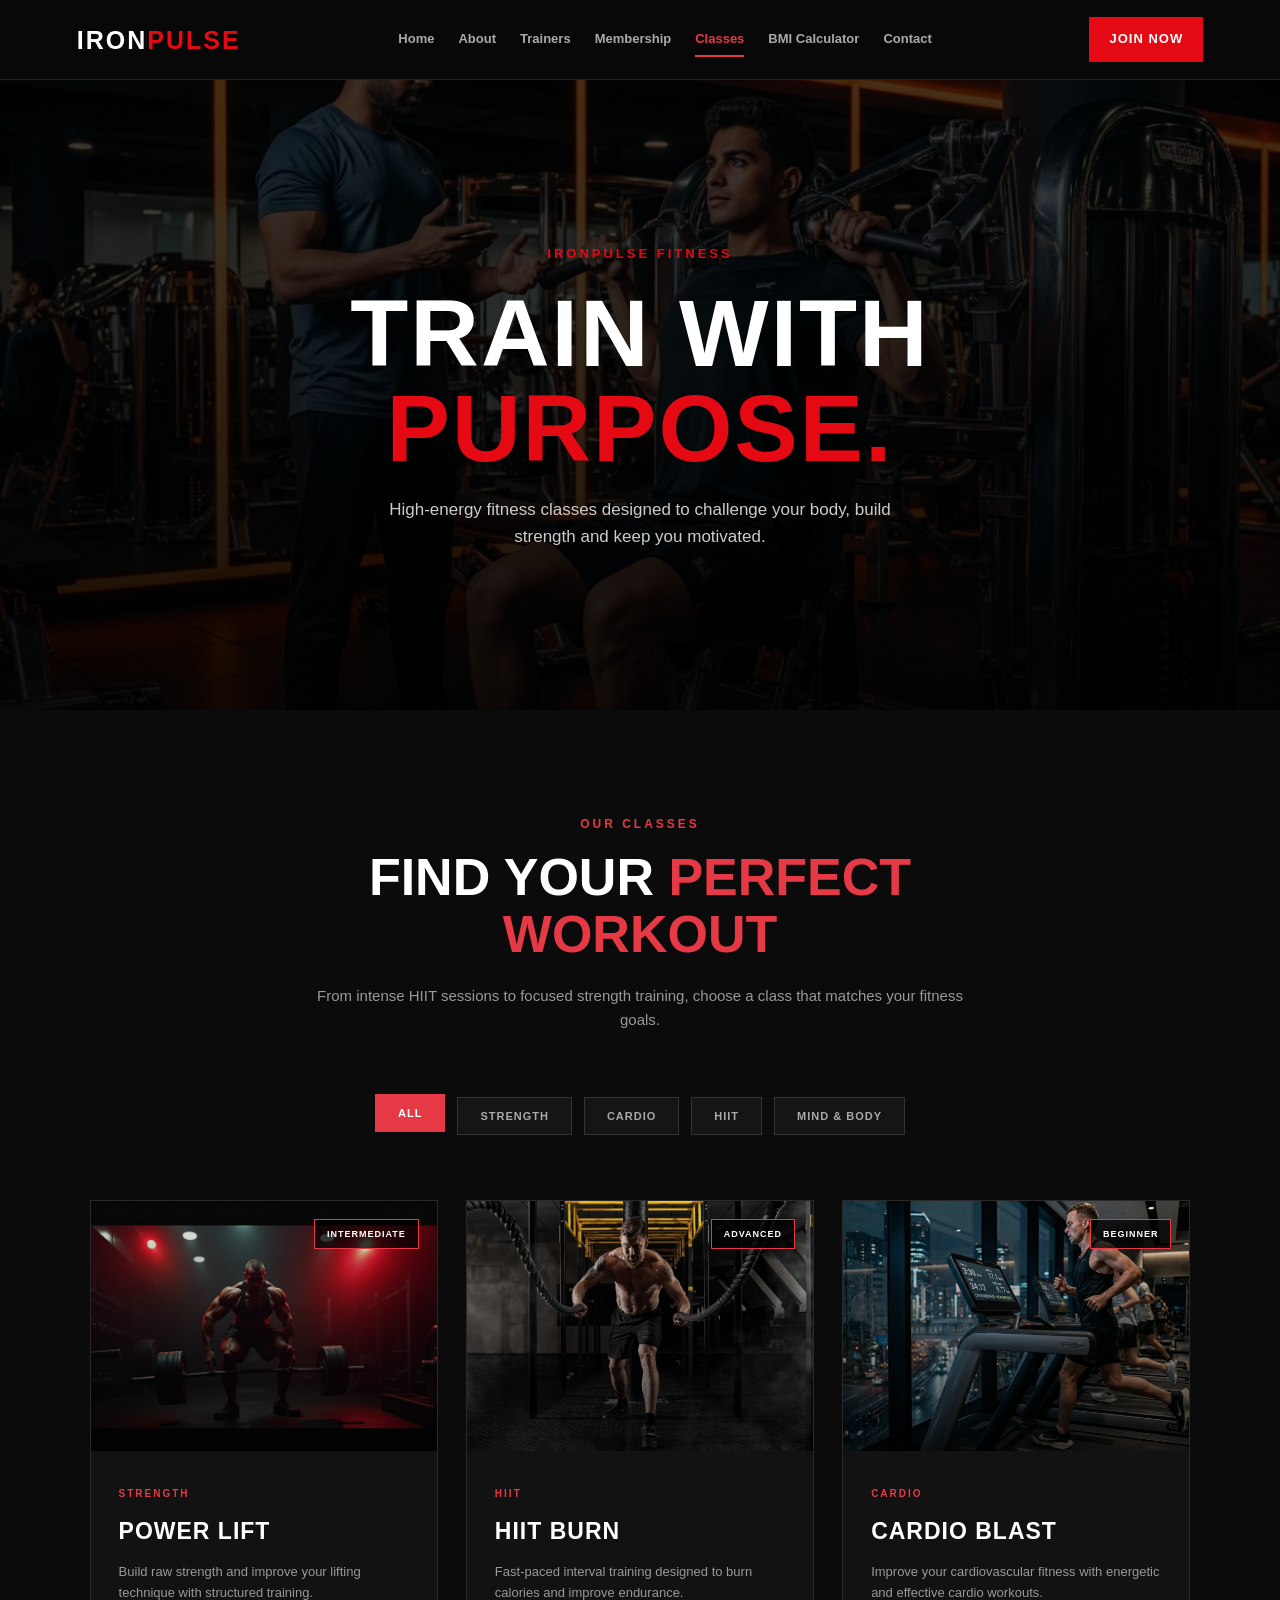
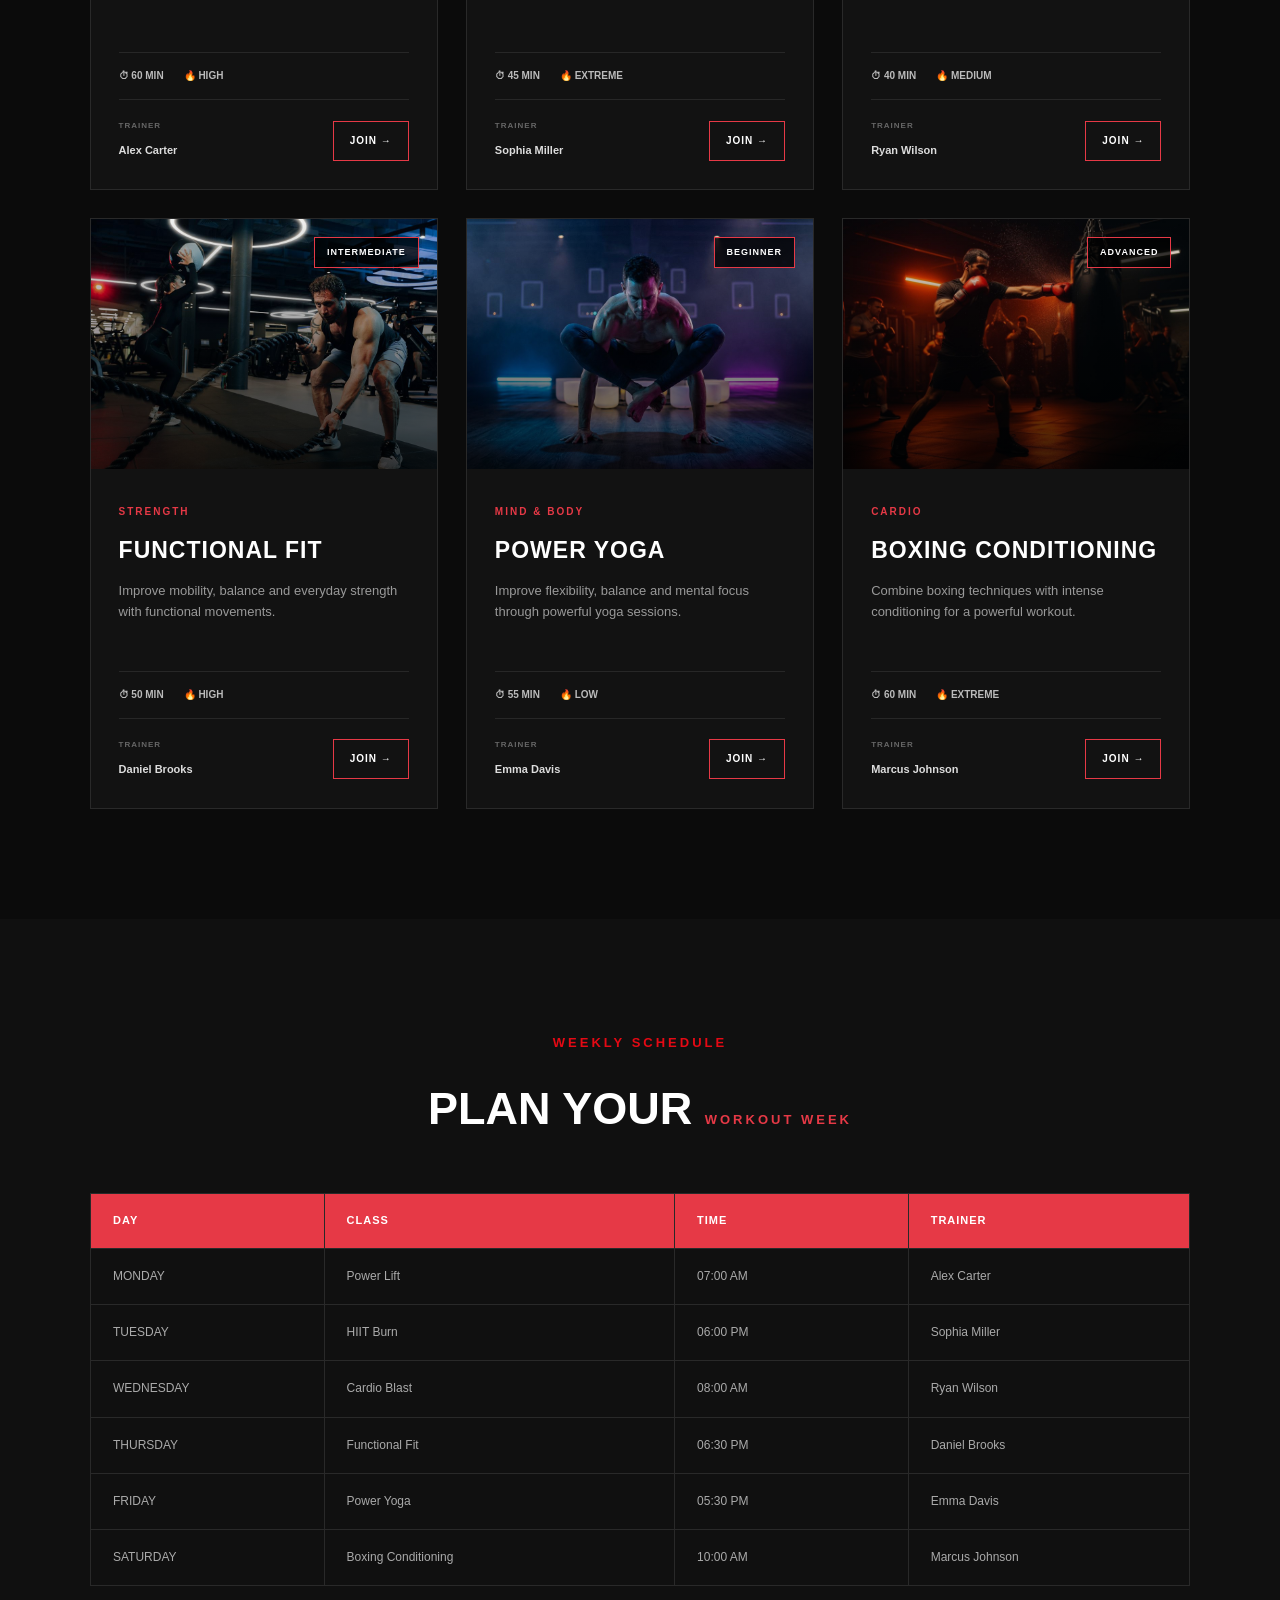
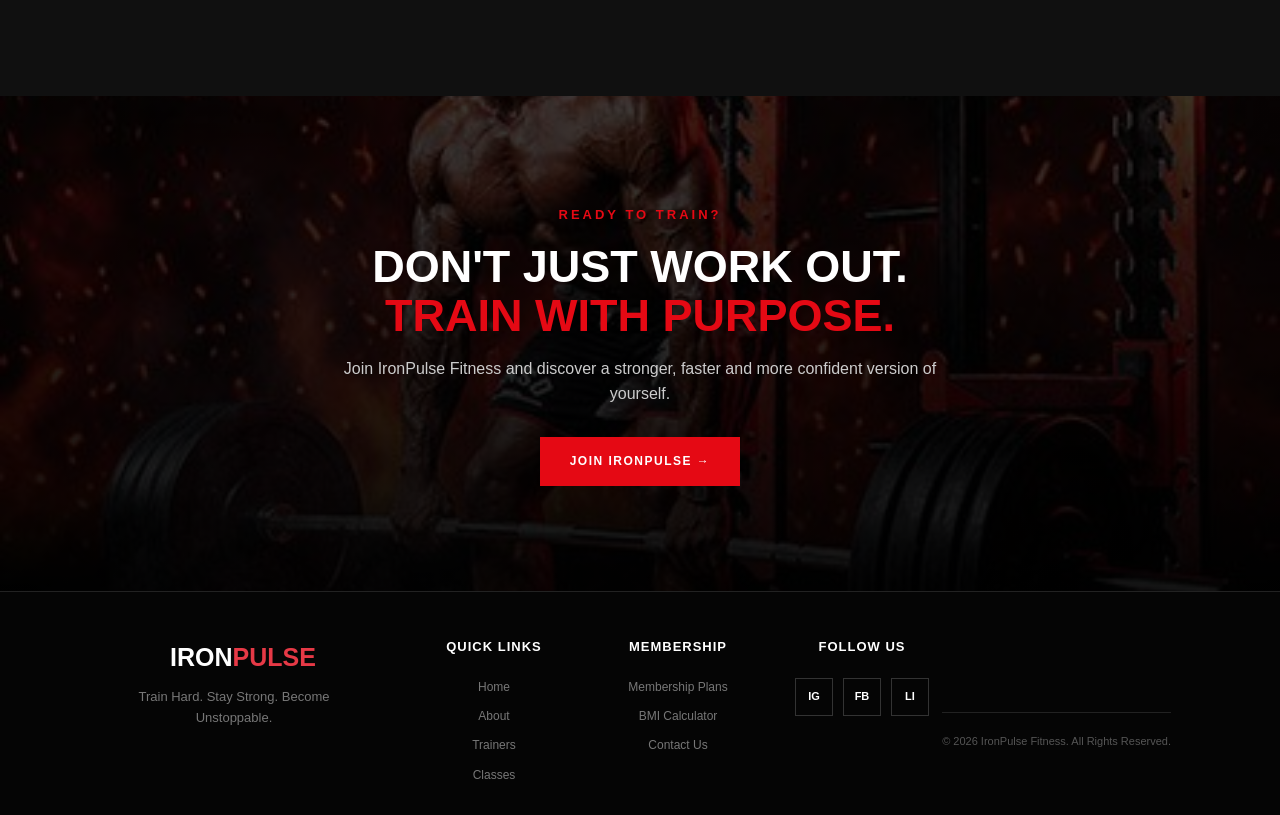
==== commit 3e19980e: "update" ====
--- a/classes.html
+++ b/classes.html
@@ -1,4 +1,4 @@
-```html
+
 <!DOCTYPE html>
 <html lang="en">
 <head>
